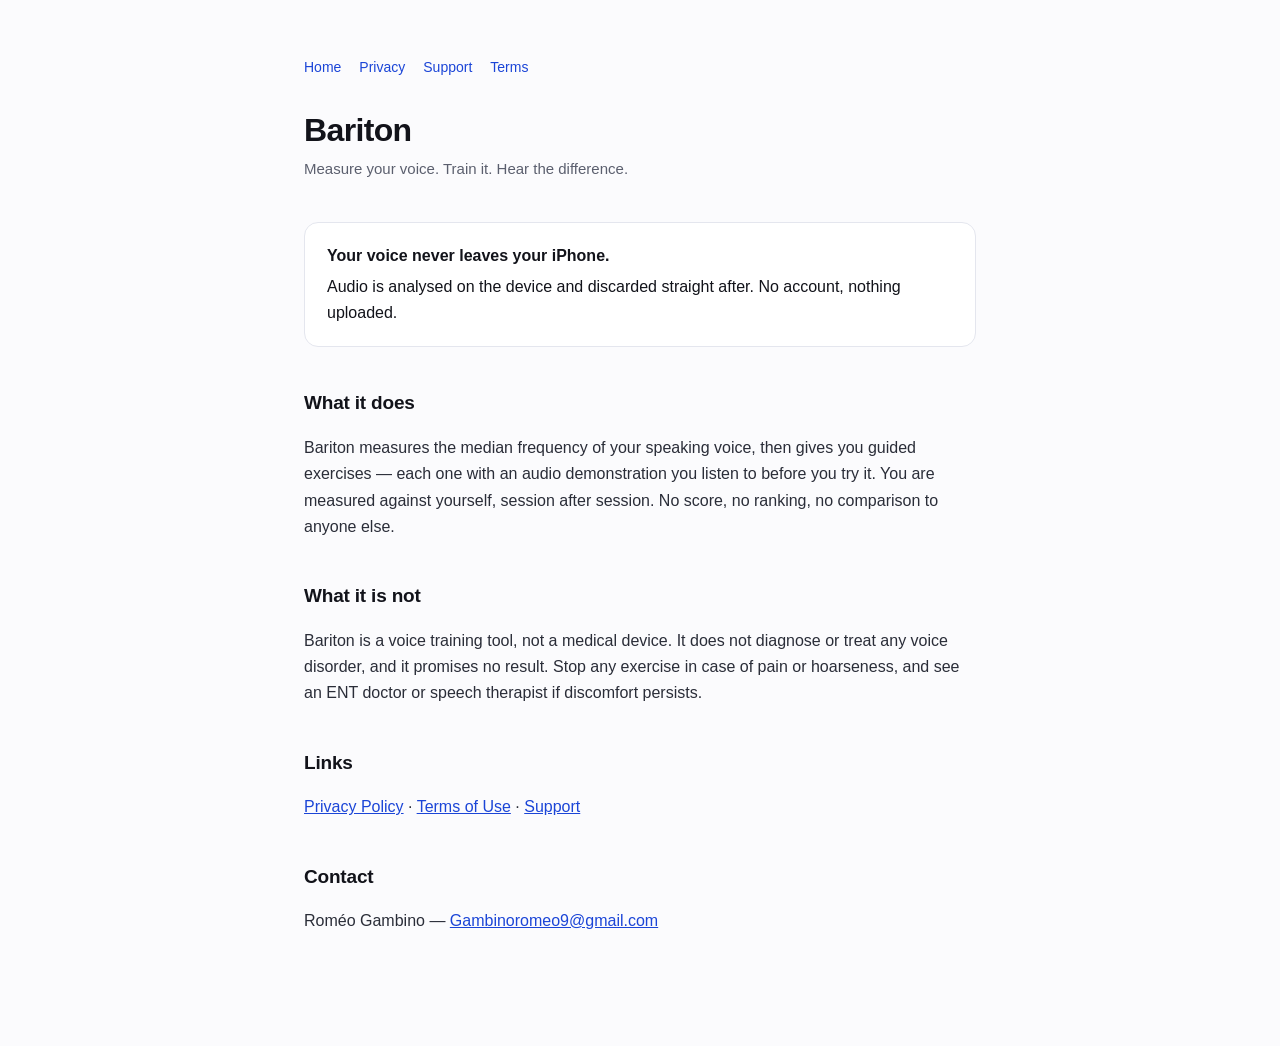
==== index.html @ 0d8c1c86 "Bariton — privacy, terms and support pages (FR + EN)" ====
<!doctype html><html lang="en"><head><meta charset="utf-8">
<meta name="viewport" content="width=device-width,initial-scale=1">
<title>Bariton — Voice Coach</title><link rel="stylesheet" href="style.css">
<style>.langbar{margin:0 0 28px;font-size:14px}.langbar a{margin-right:14px;text-decoration:none}
h2.sect{margin-top:56px;padding-top:28px;border-top:1px solid var(--line)}</style></head><body>
<div class="wrap">
<nav><a href="index.html">Home</a><a href="privacy.html">Privacy</a><a href="support.html">Support</a><a href="terms.html">Terms</a></nav>
<h1>Bariton</h1>
<p class="sub">Measure your voice. Train it. Hear the difference.</p>
<div class="card"><strong>Your voice never leaves your iPhone.</strong> Audio is analysed on the device and discarded straight after. No account, nothing uploaded.</div>
<h2>What it does</h2>
<p>Bariton measures the median frequency of your speaking voice, then gives you guided exercises — each one with an audio demonstration you listen to before you try it. You are measured against yourself, session after session. No score, no ranking, no comparison to anyone else.</p>
<h2>What it is not</h2>
<p>Bariton is a voice training tool, not a medical device. It does not diagnose or treat any voice disorder, and it promises no result. Stop any exercise in case of pain or hoarseness, and see an ENT doctor or speech therapist if discomfort persists.</p>
<h2>Links</h2>
<p><a href="privacy.html">Privacy Policy</a> · <a href="terms.html">Terms of Use</a> · <a href="support.html">Support</a></p>
<h2>Contact</h2>
<p>Roméo Gambino — <a href="mailto:Gambinoromeo9@gmail.com">Gambinoromeo9@gmail.com</a></p>
</div></body></html>
---- style.css ----
:root{--ink:#12131a;--muted:#5b5f6e;--line:#e4e6ee;--accent:#1B45D7;--bg:#fbfbfd}
*{box-sizing:border-box}
body{margin:0;background:var(--bg);color:var(--ink);
  font:16px/1.65 -apple-system,BlinkMacSystemFont,"Segoe UI",Inter,sans-serif}
.wrap{max-width:720px;margin:0 auto;padding:56px 24px 96px}
h1{font-size:32px;line-height:1.2;letter-spacing:-.02em;margin:0 0 8px}
h2{font-size:19px;letter-spacing:-.01em;margin:40px 0 10px}
.sub{color:var(--muted);margin:0 0 40px;font-size:15px}
p,li{color:#2a2d38}
ul{padding-left:20px}
a{color:var(--accent)}
.card{background:#fff;border:1px solid var(--line);border-radius:14px;padding:20px 22px;margin:24px 0}
.card strong{display:block;margin-bottom:4px}
footer{margin-top:56px;padding-top:20px;border-top:1px solid var(--line);
  color:var(--muted);font-size:13px}
nav{margin-bottom:32px;font-size:14px}
nav a{margin-right:18px;text-decoration:none}
nav a:hover{text-decoration:underline}
@media(prefers-color-scheme:dark){
  :root{--ink:#f2f3f7;--muted:#9aa0b4;--line:#2a2d3a;--bg:#0e0f14;--accent:#7f9bff}
  body{background:var(--bg);color:var(--ink)}
  p,li{color:#d3d6e0}
  .card{background:#161822}
}
/* landing */
.hero{display:grid;grid-template-columns:1.1fr 1fr;gap:32px;align-items:center;margin:28px 0}
.hero h1{font-size:clamp(30px,5vw,46px);line-height:1.08;margin:0 0 12px}
.hero .lead{font-size:18px;color:#5a5f6d;margin:0 0 18px}
.badge{display:inline-flex;align-items:center;gap:10px;background:#1B45D7;color:#fff;padding:12px 18px;border-radius:14px;font-weight:700;text-decoration:none}
.badge:hover{background:#163bb8}
.ba{display:grid;grid-template-columns:1fr 1fr;gap:10px}
.ba figure{margin:0;position:relative}
.ba img{width:100%;border-radius:16px;display:block;aspect-ratio:1080/1567;object-fit:cover;object-position:top}
.ba figcaption{position:absolute;top:10px;left:10px;background:#fff;border-radius:999px;padding:4px 10px;font-size:12px;font-weight:800;letter-spacing:.06em}
.grid{display:grid;grid-template-columns:repeat(auto-fit,minmax(220px,1fr));gap:14px}
.feat{background:#fff;border:1px solid #e8e6df;border-radius:16px;padding:16px}
.feat h3{margin:0 0 6px;font-size:16px}
.feat p{margin:0;color:#5a5f6d;font-size:14px}
.faq details{background:#fff;border:1px solid #e8e6df;border-radius:12px;padding:12px 16px;margin:8px 0}
.faq summary{font-weight:700;cursor:pointer}
.lang{float:right;font-size:14px}
.icon{width:72px;height:72px;border-radius:18px;vertical-align:middle;margin-right:12px}
@media(max-width:720px){.hero{grid-template-columns:1fr}}
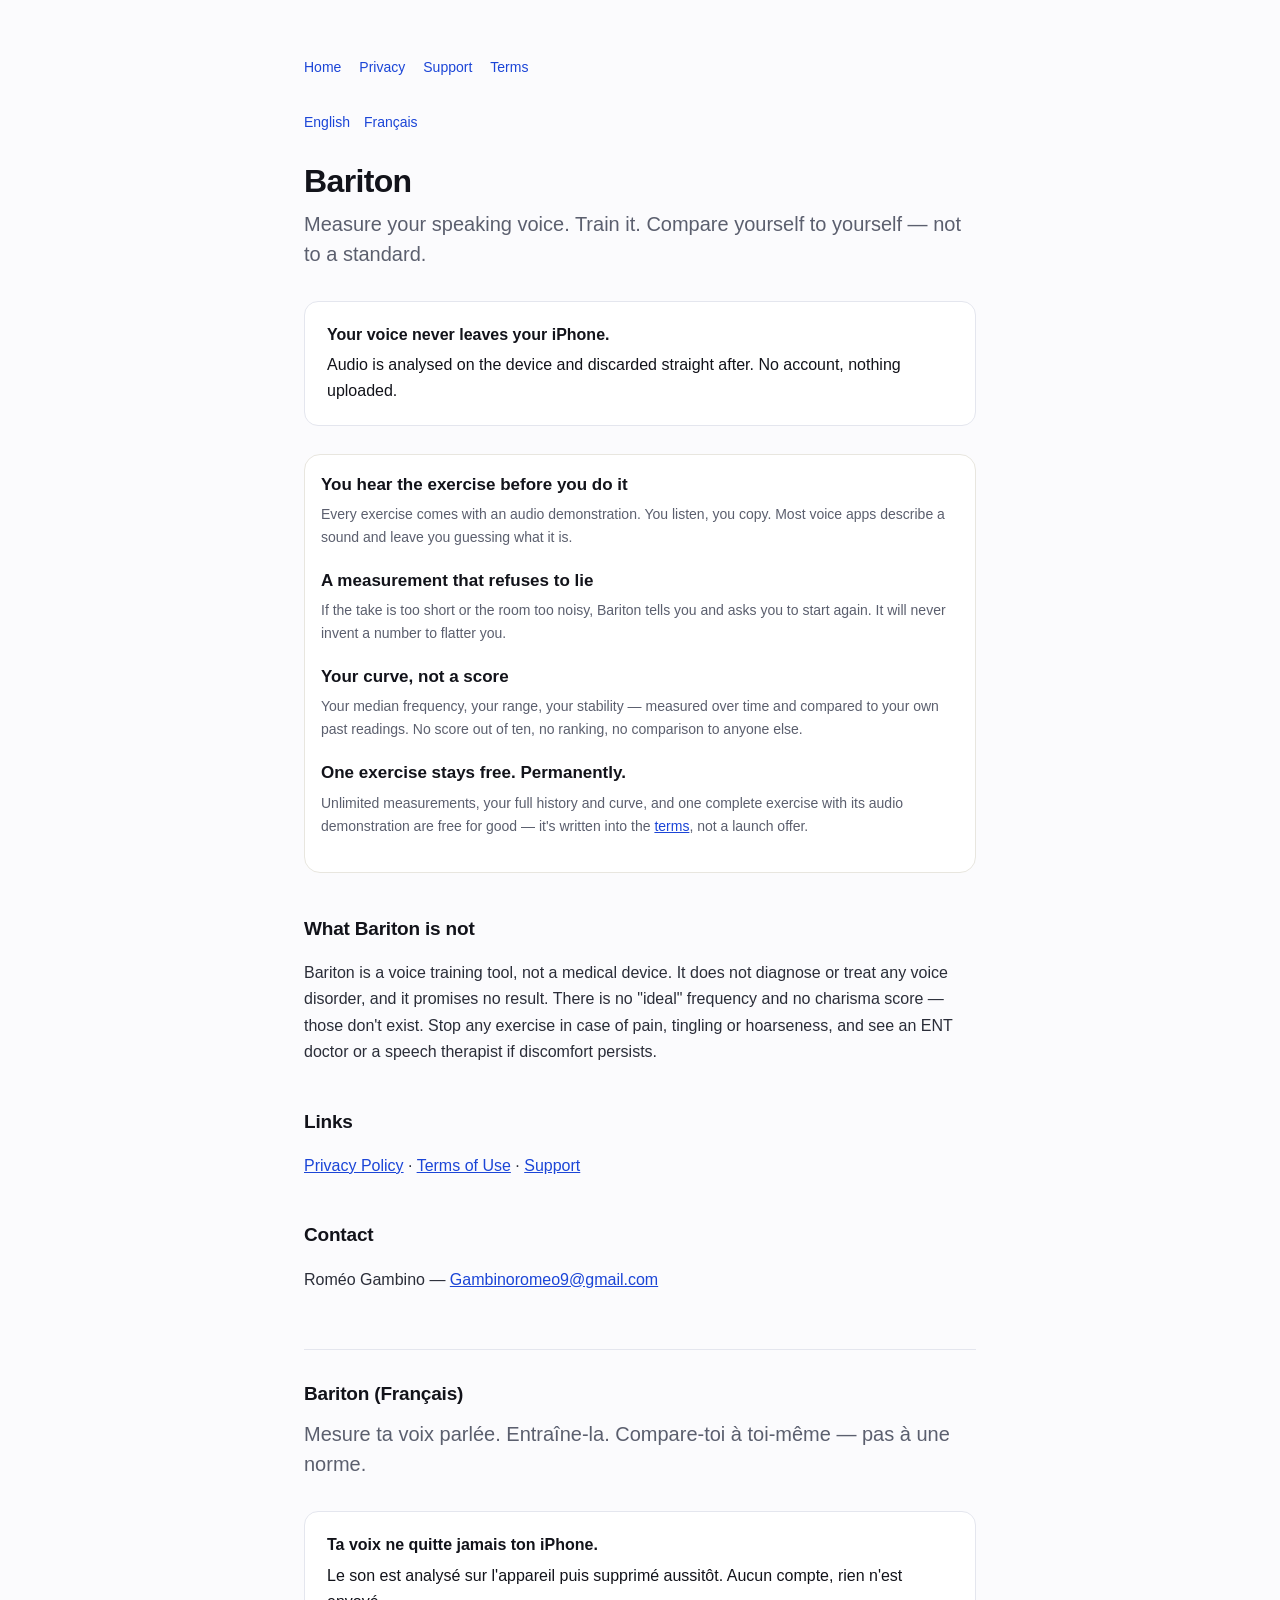
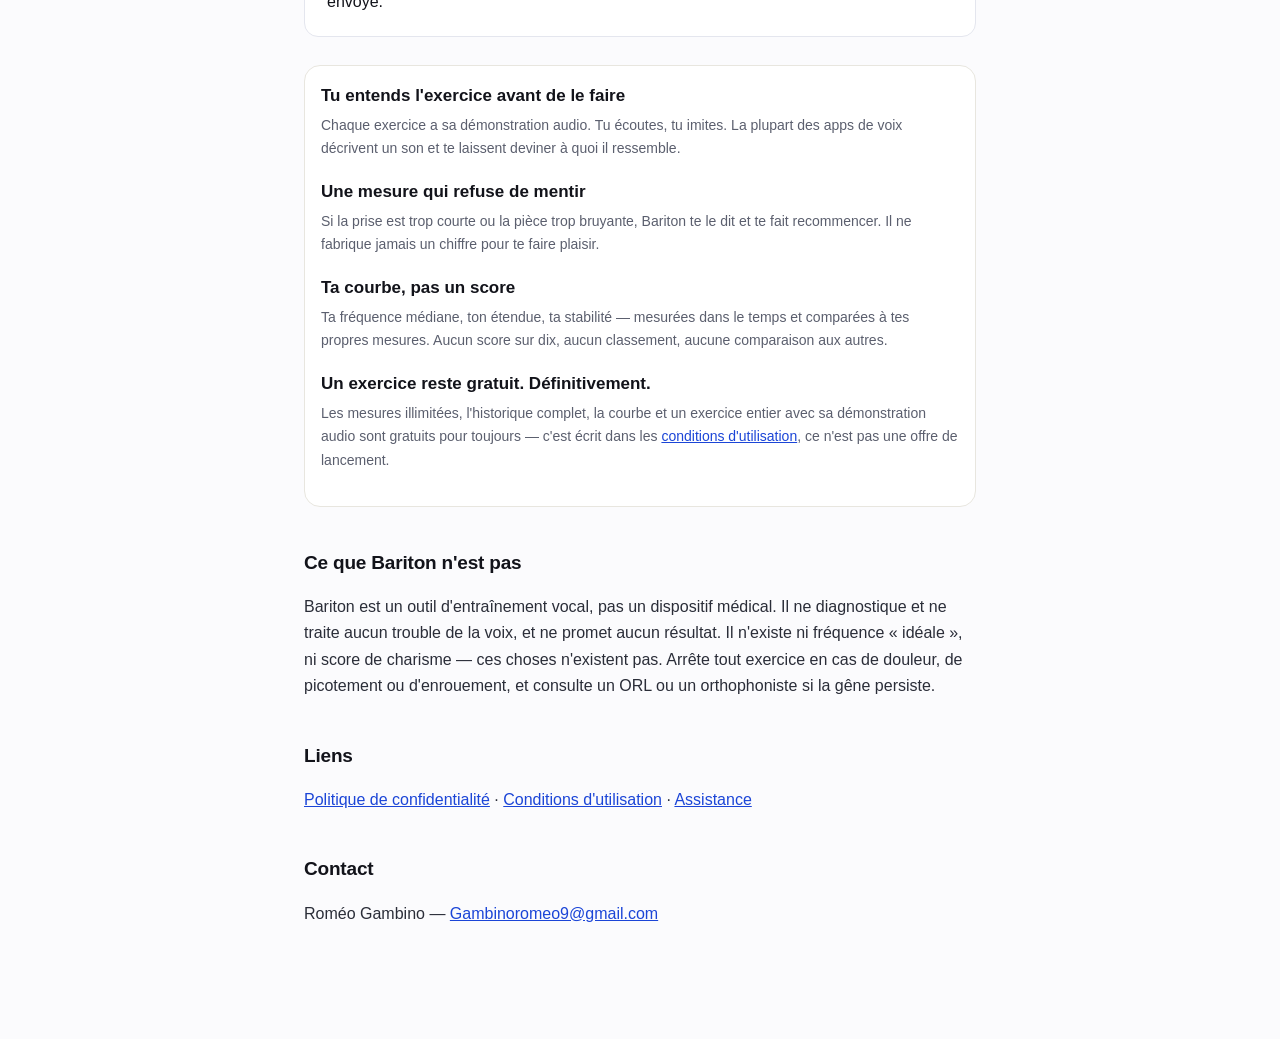
==== commit 4c15bacc: "Product page: what Bariton does, what it is not, permanent free tier" ====
--- a/index.html
+++ b/index.html
@@ -1,19 +1,62 @@
 <!doctype html><html lang="en"><head><meta charset="utf-8">
 <meta name="viewport" content="width=device-width,initial-scale=1">
 <title>Bariton — Voice Coach</title><link rel="stylesheet" href="style.css">
+<meta name="description" content="Measure your speaking voice in Hz, then train it with guided exercises — each one with an audio demonstration. Your voice never leaves your iPhone.">
+<meta property="og:title" content="Bariton — Voice Coach">
+<meta property="og:description" content="Measure your voice. Train it. Compare yourself to yourself, not to a standard.">
+<meta property="og:type" content="website">
 <style>.langbar{margin:0 0 28px;font-size:14px}.langbar a{margin-right:14px;text-decoration:none}
-h2.sect{margin-top:56px;padding-top:28px;border-top:1px solid var(--line)}</style></head><body>
+h2.sect{margin-top:56px;padding-top:28px;border-top:1px solid var(--line)}
+.lead{font-size:20px;line-height:1.5;color:var(--muted);margin:0 0 32px}
+.feat{margin:28px 0}.feat h3{margin:0 0 4px;font-size:17px}
+.feat p{margin:0 0 18px;color:var(--muted)}</style></head><body>
 <div class="wrap">
 <nav><a href="index.html">Home</a><a href="privacy.html">Privacy</a><a href="support.html">Support</a><a href="terms.html">Terms</a></nav>
-<h1>Bariton</h1>
-<p class="sub">Measure your voice. Train it. Hear the difference.</p>
+<div class="langbar"><a href="#en">English</a><a href="#fr">Français</a></div>
+
+<h1 id="en">Bariton</h1>
+<p class="lead">Measure your speaking voice. Train it. Compare yourself to yourself — not to a standard.</p>
 <div class="card"><strong>Your voice never leaves your iPhone.</strong> Audio is analysed on the device and discarded straight after. No account, nothing uploaded.</div>
-<h2>What it does</h2>
-<p>Bariton measures the median frequency of your speaking voice, then gives you guided exercises — each one with an audio demonstration you listen to before you try it. You are measured against yourself, session after session. No score, no ranking, no comparison to anyone else.</p>
-<h2>What it is not</h2>
-<p>Bariton is a voice training tool, not a medical device. It does not diagnose or treat any voice disorder, and it promises no result. Stop any exercise in case of pain or hoarseness, and see an ENT doctor or speech therapist if discomfort persists.</p>
+
+<div class="feat">
+<h3>You hear the exercise before you do it</h3>
+<p>Every exercise comes with an audio demonstration. You listen, you copy. Most voice apps describe a sound and leave you guessing what it is.</p>
+<h3>A measurement that refuses to lie</h3>
+<p>If the take is too short or the room too noisy, Bariton tells you and asks you to start again. It will never invent a number to flatter you.</p>
+<h3>Your curve, not a score</h3>
+<p>Your median frequency, your range, your stability — measured over time and compared to your own past readings. No score out of ten, no ranking, no comparison to anyone else.</p>
+<h3>One exercise stays free. Permanently.</h3>
+<p>Unlimited measurements, your full history and curve, and one complete exercise with its audio demonstration are free for good — it's written into the <a href="terms.html">terms</a>, not a launch offer.</p>
+</div>
+
+<h2>What Bariton is not</h2>
+<p>Bariton is a voice training tool, not a medical device. It does not diagnose or treat any voice disorder, and it promises no result. There is no "ideal" frequency and no charisma score — those don't exist. Stop any exercise in case of pain, tingling or hoarseness, and see an ENT doctor or a speech therapist if discomfort persists.</p>
+
 <h2>Links</h2>
 <p><a href="privacy.html">Privacy Policy</a> · <a href="terms.html">Terms of Use</a> · <a href="support.html">Support</a></p>
 <h2>Contact</h2>
 <p>Roméo Gambino — <a href="mailto:Gambinoromeo9@gmail.com">Gambinoromeo9@gmail.com</a></p>
+
+<h2 class="sect" id="fr">Bariton (Français)</h2>
+<p class="lead">Mesure ta voix parlée. Entraîne-la. Compare-toi à toi-même — pas à une norme.</p>
+<div class="card"><strong>Ta voix ne quitte jamais ton iPhone.</strong> Le son est analysé sur l'appareil puis supprimé aussitôt. Aucun compte, rien n'est envoyé.</div>
+
+<div class="feat">
+<h3>Tu entends l'exercice avant de le faire</h3>
+<p>Chaque exercice a sa démonstration audio. Tu écoutes, tu imites. La plupart des apps de voix décrivent un son et te laissent deviner à quoi il ressemble.</p>
+<h3>Une mesure qui refuse de mentir</h3>
+<p>Si la prise est trop courte ou la pièce trop bruyante, Bariton te le dit et te fait recommencer. Il ne fabrique jamais un chiffre pour te faire plaisir.</p>
+<h3>Ta courbe, pas un score</h3>
+<p>Ta fréquence médiane, ton étendue, ta stabilité — mesurées dans le temps et comparées à tes propres mesures. Aucun score sur dix, aucun classement, aucune comparaison aux autres.</p>
+<h3>Un exercice reste gratuit. Définitivement.</h3>
+<p>Les mesures illimitées, l'historique complet, la courbe et un exercice entier avec sa démonstration audio sont gratuits pour toujours — c'est écrit dans les <a href="terms.html">conditions d'utilisation</a>, ce n'est pas une offre de lancement.</p>
+</div>
+
+<h2>Ce que Bariton n'est pas</h2>
+<p>Bariton est un outil d'entraînement vocal, pas un dispositif médical. Il ne diagnostique et ne traite aucun trouble de la voix, et ne promet aucun résultat. Il n'existe ni fréquence « idéale », ni score de charisme — ces choses n'existent pas. Arrête tout exercice en cas de douleur, de picotement ou d'enrouement, et consulte un ORL ou un orthophoniste si la gêne persiste.</p>
+
+<h2>Liens</h2>
+<p><a href="privacy.html">Politique de confidentialité</a> · <a href="terms.html">Conditions d'utilisation</a> · <a href="support.html">Assistance</a></p>
+<h2>Contact</h2>
+<p>Roméo Gambino — <a href="mailto:Gambinoromeo9@gmail.com">Gambinoromeo9@gmail.com</a></p>
 </div></body></html>
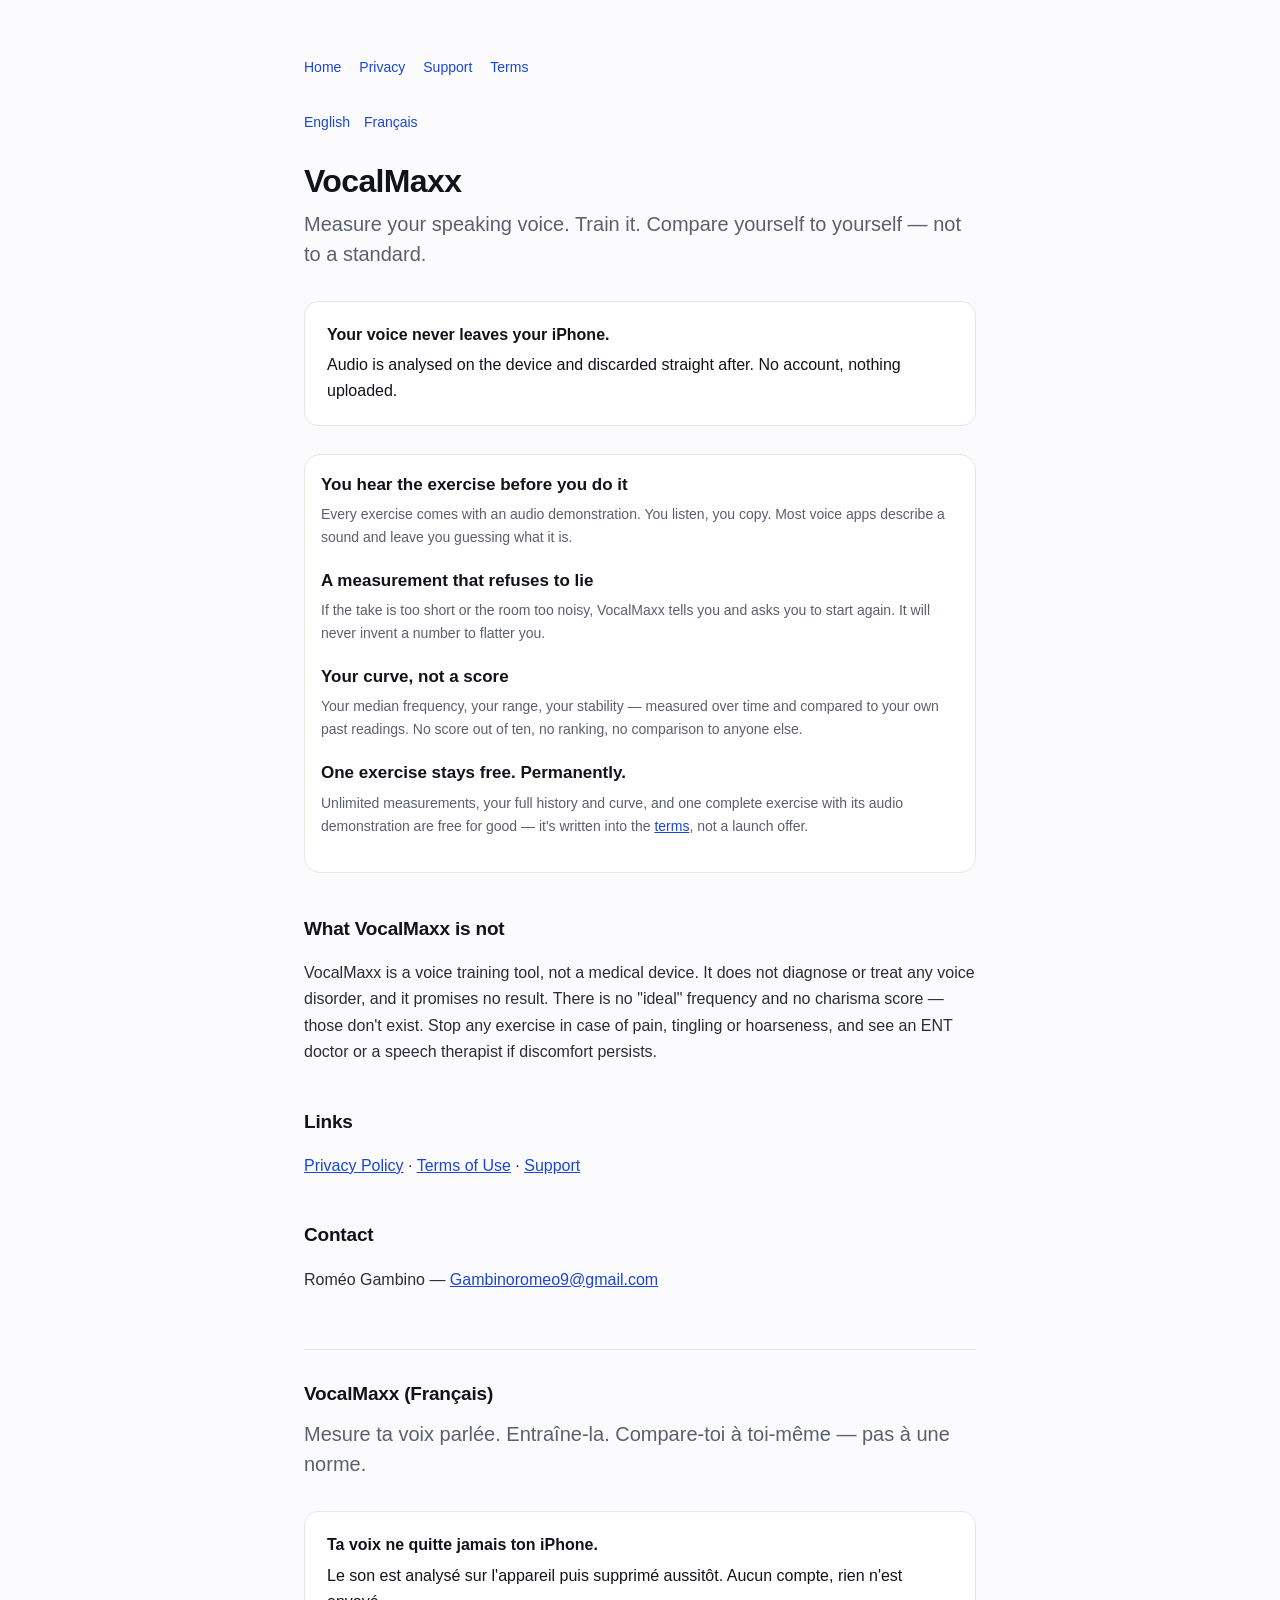
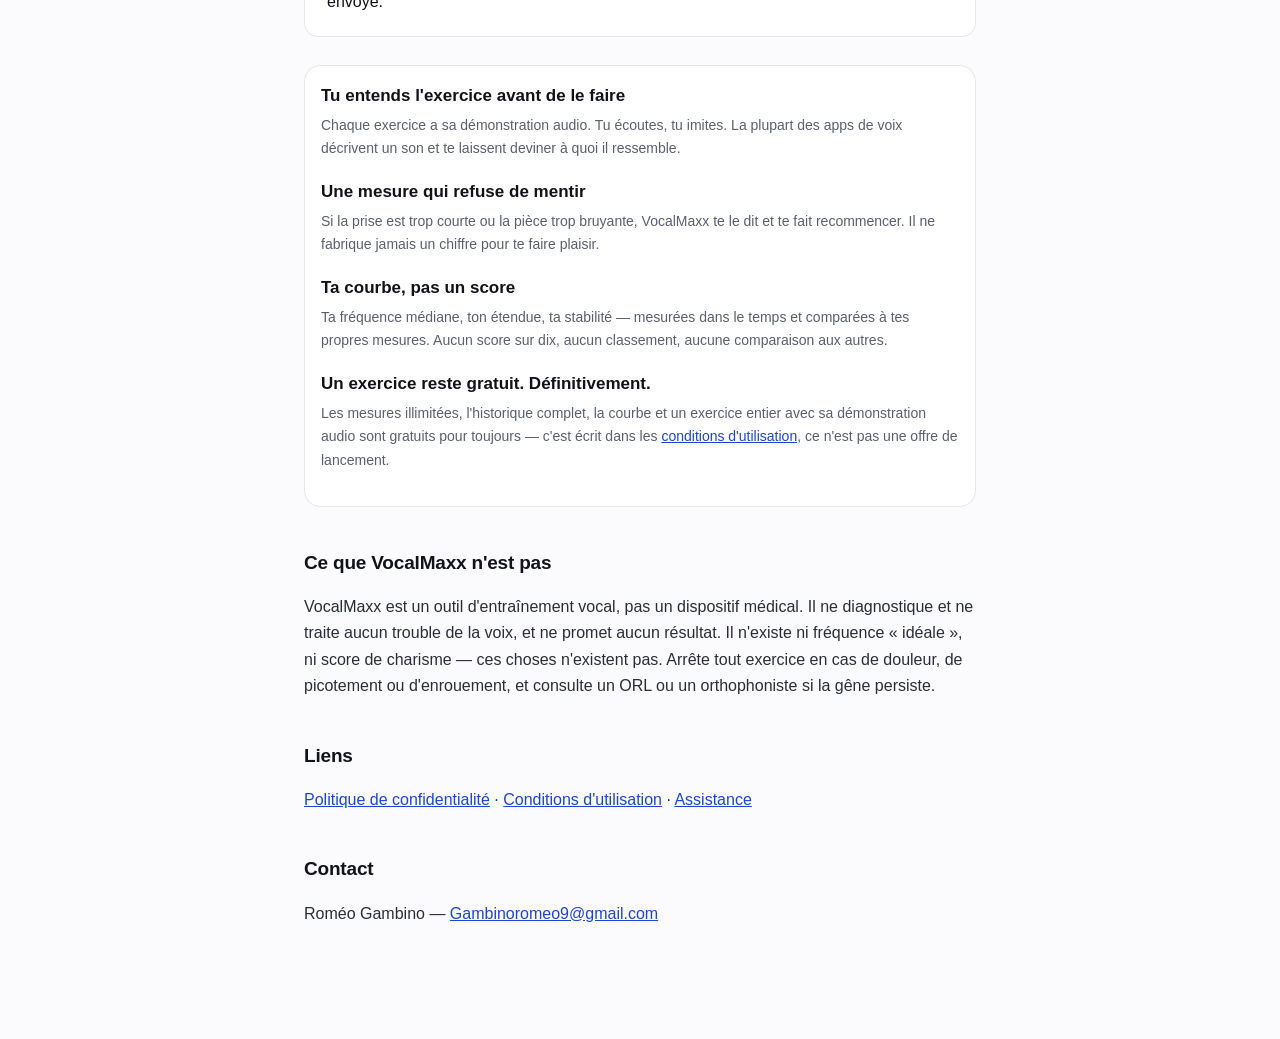
==== commit eb96732f: "Rename to VocalMaxx (name decided by owner)" ====
--- a/index.html
+++ b/index.html
@@ -1,8 +1,8 @@
 <!doctype html><html lang="en"><head><meta charset="utf-8">
 <meta name="viewport" content="width=device-width,initial-scale=1">
-<title>Bariton — Voice Coach</title><link rel="stylesheet" href="style.css">
+<title>VocalMaxx — Voice Coach</title><link rel="stylesheet" href="style.css">
 <meta name="description" content="Measure your speaking voice in Hz, then train it with guided exercises — each one with an audio demonstration. Your voice never leaves your iPhone.">
-<meta property="og:title" content="Bariton — Voice Coach">
+<meta property="og:title" content="VocalMaxx — Voice Coach">
 <meta property="og:description" content="Measure your voice. Train it. Compare yourself to yourself, not to a standard.">
 <meta property="og:type" content="website">
 <style>.langbar{margin:0 0 28px;font-size:14px}.langbar a{margin-right:14px;text-decoration:none}
@@ -14,7 +14,7 @@
 <nav><a href="index.html">Home</a><a href="privacy.html">Privacy</a><a href="support.html">Support</a><a href="terms.html">Terms</a></nav>
 <div class="langbar"><a href="#en">English</a><a href="#fr">Français</a></div>
 
-<h1 id="en">Bariton</h1>
+<h1 id="en">VocalMaxx</h1>
 <p class="lead">Measure your speaking voice. Train it. Compare yourself to yourself — not to a standard.</p>
 <div class="card"><strong>Your voice never leaves your iPhone.</strong> Audio is analysed on the device and discarded straight after. No account, nothing uploaded.</div>
 
@@ -22,22 +22,22 @@
 <h3>You hear the exercise before you do it</h3>
 <p>Every exercise comes with an audio demonstration. You listen, you copy. Most voice apps describe a sound and leave you guessing what it is.</p>
 <h3>A measurement that refuses to lie</h3>
-<p>If the take is too short or the room too noisy, Bariton tells you and asks you to start again. It will never invent a number to flatter you.</p>
+<p>If the take is too short or the room too noisy, VocalMaxx tells you and asks you to start again. It will never invent a number to flatter you.</p>
 <h3>Your curve, not a score</h3>
 <p>Your median frequency, your range, your stability — measured over time and compared to your own past readings. No score out of ten, no ranking, no comparison to anyone else.</p>
 <h3>One exercise stays free. Permanently.</h3>
 <p>Unlimited measurements, your full history and curve, and one complete exercise with its audio demonstration are free for good — it's written into the <a href="terms.html">terms</a>, not a launch offer.</p>
 </div>
 
-<h2>What Bariton is not</h2>
-<p>Bariton is a voice training tool, not a medical device. It does not diagnose or treat any voice disorder, and it promises no result. There is no "ideal" frequency and no charisma score — those don't exist. Stop any exercise in case of pain, tingling or hoarseness, and see an ENT doctor or a speech therapist if discomfort persists.</p>
+<h2>What VocalMaxx is not</h2>
+<p>VocalMaxx is a voice training tool, not a medical device. It does not diagnose or treat any voice disorder, and it promises no result. There is no "ideal" frequency and no charisma score — those don't exist. Stop any exercise in case of pain, tingling or hoarseness, and see an ENT doctor or a speech therapist if discomfort persists.</p>
 
 <h2>Links</h2>
 <p><a href="privacy.html">Privacy Policy</a> · <a href="terms.html">Terms of Use</a> · <a href="support.html">Support</a></p>
 <h2>Contact</h2>
 <p>Roméo Gambino — <a href="mailto:Gambinoromeo9@gmail.com">Gambinoromeo9@gmail.com</a></p>
 
-<h2 class="sect" id="fr">Bariton (Français)</h2>
+<h2 class="sect" id="fr">VocalMaxx (Français)</h2>
 <p class="lead">Mesure ta voix parlée. Entraîne-la. Compare-toi à toi-même — pas à une norme.</p>
 <div class="card"><strong>Ta voix ne quitte jamais ton iPhone.</strong> Le son est analysé sur l'appareil puis supprimé aussitôt. Aucun compte, rien n'est envoyé.</div>
 
@@ -45,15 +45,15 @@
 <h3>Tu entends l'exercice avant de le faire</h3>
 <p>Chaque exercice a sa démonstration audio. Tu écoutes, tu imites. La plupart des apps de voix décrivent un son et te laissent deviner à quoi il ressemble.</p>
 <h3>Une mesure qui refuse de mentir</h3>
-<p>Si la prise est trop courte ou la pièce trop bruyante, Bariton te le dit et te fait recommencer. Il ne fabrique jamais un chiffre pour te faire plaisir.</p>
+<p>Si la prise est trop courte ou la pièce trop bruyante, VocalMaxx te le dit et te fait recommencer. Il ne fabrique jamais un chiffre pour te faire plaisir.</p>
 <h3>Ta courbe, pas un score</h3>
 <p>Ta fréquence médiane, ton étendue, ta stabilité — mesurées dans le temps et comparées à tes propres mesures. Aucun score sur dix, aucun classement, aucune comparaison aux autres.</p>
 <h3>Un exercice reste gratuit. Définitivement.</h3>
 <p>Les mesures illimitées, l'historique complet, la courbe et un exercice entier avec sa démonstration audio sont gratuits pour toujours — c'est écrit dans les <a href="terms.html">conditions d'utilisation</a>, ce n'est pas une offre de lancement.</p>
 </div>
 
-<h2>Ce que Bariton n'est pas</h2>
-<p>Bariton est un outil d'entraînement vocal, pas un dispositif médical. Il ne diagnostique et ne traite aucun trouble de la voix, et ne promet aucun résultat. Il n'existe ni fréquence « idéale », ni score de charisme — ces choses n'existent pas. Arrête tout exercice en cas de douleur, de picotement ou d'enrouement, et consulte un ORL ou un orthophoniste si la gêne persiste.</p>
+<h2>Ce que VocalMaxx n'est pas</h2>
+<p>VocalMaxx est un outil d'entraînement vocal, pas un dispositif médical. Il ne diagnostique et ne traite aucun trouble de la voix, et ne promet aucun résultat. Il n'existe ni fréquence « idéale », ni score de charisme — ces choses n'existent pas. Arrête tout exercice en cas de douleur, de picotement ou d'enrouement, et consulte un ORL ou un orthophoniste si la gêne persiste.</p>
 
 <h2>Liens</h2>
 <p><a href="privacy.html">Politique de confidentialité</a> · <a href="terms.html">Conditions d'utilisation</a> · <a href="support.html">Assistance</a></p>
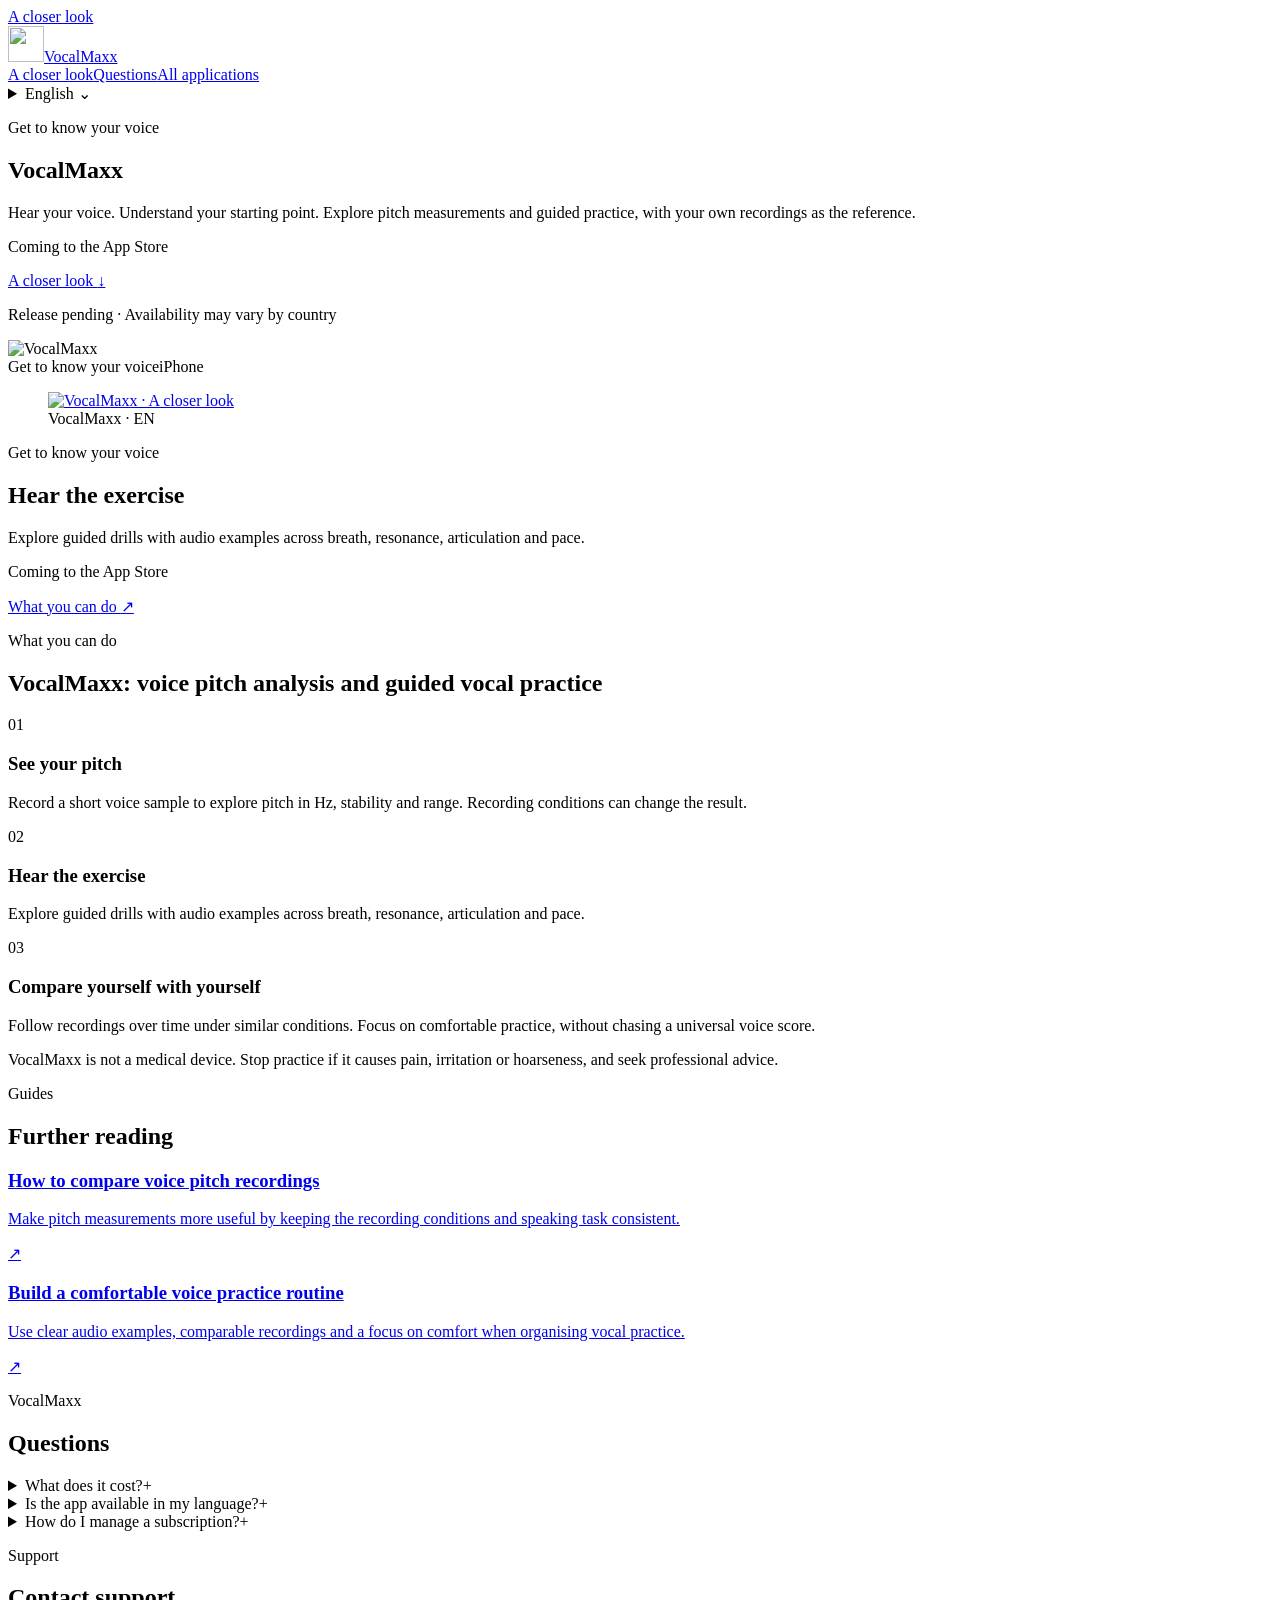
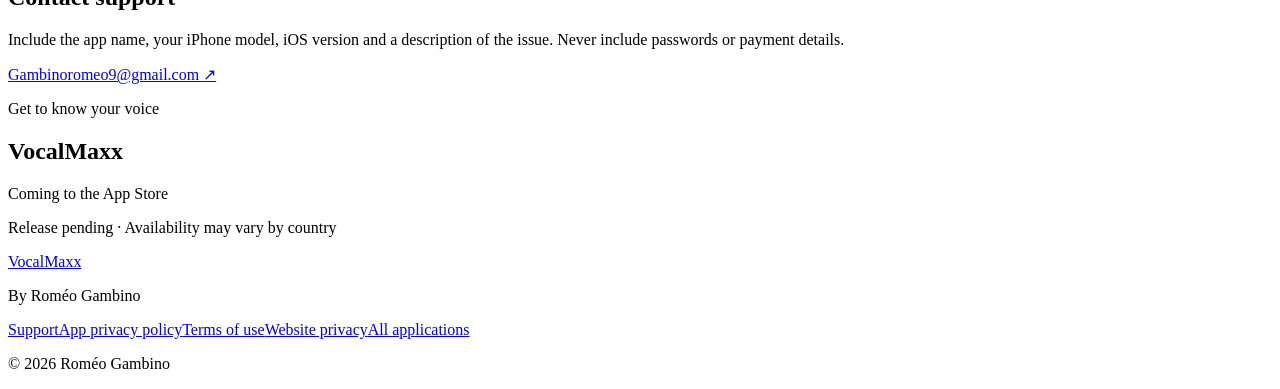
==== commit a01a8f94: "Connect marketing homepage to multilingual app website" ====
--- a/index.html
+++ b/index.html
@@ -1,62 +1 @@
-<!doctype html><html lang="en"><head><meta charset="utf-8">
-<meta name="viewport" content="width=device-width,initial-scale=1">
-<title>VocalMaxx — Voice Coach</title><link rel="stylesheet" href="style.css">
-<meta name="description" content="Measure your speaking voice in Hz, then train it with guided exercises — each one with an audio demonstration. Your voice never leaves your iPhone.">
-<meta property="og:title" content="VocalMaxx — Voice Coach">
-<meta property="og:description" content="Measure your voice. Train it. Compare yourself to yourself, not to a standard.">
-<meta property="og:type" content="website">
-<style>.langbar{margin:0 0 28px;font-size:14px}.langbar a{margin-right:14px;text-decoration:none}
-h2.sect{margin-top:56px;padding-top:28px;border-top:1px solid var(--line)}
-.lead{font-size:20px;line-height:1.5;color:var(--muted);margin:0 0 32px}
-.feat{margin:28px 0}.feat h3{margin:0 0 4px;font-size:17px}
-.feat p{margin:0 0 18px;color:var(--muted)}</style></head><body>
-<div class="wrap">
-<nav><a href="index.html">Home</a><a href="privacy.html">Privacy</a><a href="support.html">Support</a><a href="terms.html">Terms</a></nav>
-<div class="langbar"><a href="#en">English</a><a href="#fr">Français</a></div>
-
-<h1 id="en">VocalMaxx</h1>
-<p class="lead">Measure your speaking voice. Train it. Compare yourself to yourself — not to a standard.</p>
-<div class="card"><strong>Your voice never leaves your iPhone.</strong> Audio is analysed on the device and discarded straight after. No account, nothing uploaded.</div>
-
-<div class="feat">
-<h3>You hear the exercise before you do it</h3>
-<p>Every exercise comes with an audio demonstration. You listen, you copy. Most voice apps describe a sound and leave you guessing what it is.</p>
-<h3>A measurement that refuses to lie</h3>
-<p>If the take is too short or the room too noisy, VocalMaxx tells you and asks you to start again. It will never invent a number to flatter you.</p>
-<h3>Your curve, not a score</h3>
-<p>Your median frequency, your range, your stability — measured over time and compared to your own past readings. No score out of ten, no ranking, no comparison to anyone else.</p>
-<h3>One exercise stays free. Permanently.</h3>
-<p>Unlimited measurements, your full history and curve, and one complete exercise with its audio demonstration are free for good — it's written into the <a href="terms.html">terms</a>, not a launch offer.</p>
-</div>
-
-<h2>What VocalMaxx is not</h2>
-<p>VocalMaxx is a voice training tool, not a medical device. It does not diagnose or treat any voice disorder, and it promises no result. There is no "ideal" frequency and no charisma score — those don't exist. Stop any exercise in case of pain, tingling or hoarseness, and see an ENT doctor or a speech therapist if discomfort persists.</p>
-
-<h2>Links</h2>
-<p><a href="privacy.html">Privacy Policy</a> · <a href="terms.html">Terms of Use</a> · <a href="support.html">Support</a></p>
-<h2>Contact</h2>
-<p>Roméo Gambino — <a href="mailto:Gambinoromeo9@gmail.com">Gambinoromeo9@gmail.com</a></p>
-
-<h2 class="sect" id="fr">VocalMaxx (Français)</h2>
-<p class="lead">Mesure ta voix parlée. Entraîne-la. Compare-toi à toi-même — pas à une norme.</p>
-<div class="card"><strong>Ta voix ne quitte jamais ton iPhone.</strong> Le son est analysé sur l'appareil puis supprimé aussitôt. Aucun compte, rien n'est envoyé.</div>
-
-<div class="feat">
-<h3>Tu entends l'exercice avant de le faire</h3>
-<p>Chaque exercice a sa démonstration audio. Tu écoutes, tu imites. La plupart des apps de voix décrivent un son et te laissent deviner à quoi il ressemble.</p>
-<h3>Une mesure qui refuse de mentir</h3>
-<p>Si la prise est trop courte ou la pièce trop bruyante, VocalMaxx te le dit et te fait recommencer. Il ne fabrique jamais un chiffre pour te faire plaisir.</p>
-<h3>Ta courbe, pas un score</h3>
-<p>Ta fréquence médiane, ton étendue, ta stabilité — mesurées dans le temps et comparées à tes propres mesures. Aucun score sur dix, aucun classement, aucune comparaison aux autres.</p>
-<h3>Un exercice reste gratuit. Définitivement.</h3>
-<p>Les mesures illimitées, l'historique complet, la courbe et un exercice entier avec sa démonstration audio sont gratuits pour toujours — c'est écrit dans les <a href="terms.html">conditions d'utilisation</a>, ce n'est pas une offre de lancement.</p>
-</div>
-
-<h2>Ce que VocalMaxx n'est pas</h2>
-<p>VocalMaxx est un outil d'entraînement vocal, pas un dispositif médical. Il ne diagnostique et ne traite aucun trouble de la voix, et ne promet aucun résultat. Il n'existe ni fréquence « idéale », ni score de charisme — ces choses n'existent pas. Arrête tout exercice en cas de douleur, de picotement ou d'enrouement, et consulte un ORL ou un orthophoniste si la gêne persiste.</p>
-
-<h2>Liens</h2>
-<p><a href="privacy.html">Politique de confidentialité</a> · <a href="terms.html">Conditions d'utilisation</a> · <a href="support.html">Assistance</a></p>
-<h2>Contact</h2>
-<p>Roméo Gambino — <a href="mailto:Gambinoromeo9@gmail.com">Gambinoromeo9@gmail.com</a></p>
-</div></body></html>
+<!doctype html><html lang="en" dir="ltr"><head><meta charset="utf-8"><meta name="viewport" content="width=device-width,initial-scale=1"><title>VocalMaxx: voice pitch analysis and guided vocal practice</title><meta name="description" content="Hear your voice. Understand your starting point. Explore pitch measurements and guided practice, with your own recordings as the reference."><meta name="robots" content="index,follow,max-image-preview:large"><link rel="canonical" href="https://romeo-apps.gambinoromeo9.chatgpt.site/en/vocalmaxx/"><link rel="alternate" hreflang="en" href="https://romeo-apps.gambinoromeo9.chatgpt.site/en/vocalmaxx/"><link rel="alternate" hreflang="fr" href="https://romeo-apps.gambinoromeo9.chatgpt.site/fr/vocalmaxx/"><link rel="alternate" hreflang="es" href="https://romeo-apps.gambinoromeo9.chatgpt.site/es/vocalmaxx/"><link rel="alternate" hreflang="de" href="https://romeo-apps.gambinoromeo9.chatgpt.site/de/vocalmaxx/"><link rel="alternate" hreflang="it" href="https://romeo-apps.gambinoromeo9.chatgpt.site/it/vocalmaxx/"><link rel="alternate" hreflang="pt-BR" href="https://romeo-apps.gambinoromeo9.chatgpt.site/pt-BR/vocalmaxx/"><link rel="alternate" hreflang="nl" href="https://romeo-apps.gambinoromeo9.chatgpt.site/nl/vocalmaxx/"><link rel="alternate" hreflang="pl" href="https://romeo-apps.gambinoromeo9.chatgpt.site/pl/vocalmaxx/"><link rel="alternate" hreflang="ru" href="https://romeo-apps.gambinoromeo9.chatgpt.site/ru/vocalmaxx/"><link rel="alternate" hreflang="tr" href="https://romeo-apps.gambinoromeo9.chatgpt.site/tr/vocalmaxx/"><link rel="alternate" hreflang="ar" href="https://romeo-apps.gambinoromeo9.chatgpt.site/ar/vocalmaxx/"><link rel="alternate" hreflang="hi" href="https://romeo-apps.gambinoromeo9.chatgpt.site/hi/vocalmaxx/"><link rel="alternate" hreflang="ja" href="https://romeo-apps.gambinoromeo9.chatgpt.site/ja/vocalmaxx/"><link rel="alternate" hreflang="ko" href="https://romeo-apps.gambinoromeo9.chatgpt.site/ko/vocalmaxx/"><link rel="alternate" hreflang="zh-Hans" href="https://romeo-apps.gambinoromeo9.chatgpt.site/zh-Hans/vocalmaxx/"><link rel="alternate" hreflang="zh-Hant" href="https://romeo-apps.gambinoromeo9.chatgpt.site/zh-Hant/vocalmaxx/"><link rel="alternate" hreflang="x-default" href="https://romeo-apps.gambinoromeo9.chatgpt.site/en/vocalmaxx/"><meta property="og:type" content="website"><meta property="og:title" content="VocalMaxx: voice pitch analysis and guided vocal practice"><meta property="og:description" content="Hear your voice. Understand your starting point. Explore pitch measurements and guided practice, with your own recordings as the reference."><meta property="og:url" content="https://romeo-apps.gambinoromeo9.chatgpt.site/en/vocalmaxx/"><meta property="og:site_name" content="VocalMaxx"><meta name="theme-color" content="#ffc1d9"><link rel="icon" href="https://romeo-apps.gambinoromeo9.chatgpt.site/assets/vocalmaxx-icon.webp"><link rel="stylesheet" href="https://romeo-apps.gambinoromeo9.chatgpt.site/style-8dffabfe72.css"><script type="application/ld+json">{"@context":"https://schema.org","@type":"SoftwareApplication","name":"VocalMaxx","operatingSystem":"iOS","applicationCategory":"HealthApplication","description":"Hear your voice. Understand your starting point. Explore pitch measurements and guided practice, with your own recordings as the reference.","url":"https://romeo-apps.gambinoromeo9.chatgpt.site/en/vocalmaxx/","inLanguage":"en","author":{"@type":"Person","name":"Roméo Gambino"}}</script></head><body class="theme-voice" style="--accent:#ffc1d9;--accent-ink:#421b33"><a class="skip" href="#main">A closer look</a><header class="header"><a class="brand" href="https://romeo-apps.gambinoromeo9.chatgpt.site/en/vocalmaxx/" aria-label="VocalMaxx"><img src="https://romeo-apps.gambinoromeo9.chatgpt.site/assets/vocalmaxx-icon.webp" width="36" height="36" alt=""><span>VocalMaxx</span></a><nav class="main-nav" aria-label="Apps"><a href="https://romeo-apps.gambinoromeo9.chatgpt.site/en/vocalmaxx/#features">A closer look</a><a href="https://romeo-apps.gambinoromeo9.chatgpt.site/en/vocalmaxx/#questions">Questions</a><a href="https://romeo-apps.gambinoromeo9.chatgpt.site/en/">All applications</a></nav><details class="languages"><summary>English <span aria-hidden="true">⌄</span></summary><nav aria-label="Choose your language"><a lang="en" hreflang="en" href="https://romeo-apps.gambinoromeo9.chatgpt.site/en/vocalmaxx/" aria-current="page">English</a><a lang="fr" hreflang="fr" href="https://romeo-apps.gambinoromeo9.chatgpt.site/fr/vocalmaxx/">Français</a><a lang="es" hreflang="es" href="https://romeo-apps.gambinoromeo9.chatgpt.site/es/vocalmaxx/">Español</a><a lang="de" hreflang="de" href="https://romeo-apps.gambinoromeo9.chatgpt.site/de/vocalmaxx/">Deutsch</a><a lang="it" hreflang="it" href="https://romeo-apps.gambinoromeo9.chatgpt.site/it/vocalmaxx/">Italiano</a><a lang="pt-BR" hreflang="pt-BR" href="https://romeo-apps.gambinoromeo9.chatgpt.site/pt-BR/vocalmaxx/">Português (Brasil)</a><a lang="nl" hreflang="nl" href="https://romeo-apps.gambinoromeo9.chatgpt.site/nl/vocalmaxx/">Nederlands</a><a lang="pl" hreflang="pl" href="https://romeo-apps.gambinoromeo9.chatgpt.site/pl/vocalmaxx/">Polski</a><a lang="ru" hreflang="ru" href="https://romeo-apps.gambinoromeo9.chatgpt.site/ru/vocalmaxx/">Русский</a><a lang="tr" hreflang="tr" href="https://romeo-apps.gambinoromeo9.chatgpt.site/tr/vocalmaxx/">Türkçe</a><a lang="ar" hreflang="ar" href="https://romeo-apps.gambinoromeo9.chatgpt.site/ar/vocalmaxx/">العربية</a><a lang="hi" hreflang="hi" href="https://romeo-apps.gambinoromeo9.chatgpt.site/hi/vocalmaxx/">हिन्दी</a><a lang="ja" hreflang="ja" href="https://romeo-apps.gambinoromeo9.chatgpt.site/ja/vocalmaxx/">日本語</a><a lang="ko" hreflang="ko" href="https://romeo-apps.gambinoromeo9.chatgpt.site/ko/vocalmaxx/">한국어</a><a lang="zh-Hans" hreflang="zh-Hans" href="https://romeo-apps.gambinoromeo9.chatgpt.site/zh-Hans/vocalmaxx/">简体中文</a><a lang="zh-Hant" hreflang="zh-Hant" href="https://romeo-apps.gambinoromeo9.chatgpt.site/zh-Hant/vocalmaxx/">繁體中文</a></nav></details></header><main id="main"><section class="hero"><div class="hero-copy"><p class="eyebrow">Get to know your voice</p><h1>VocalMaxx</h1><p class="hero-intro">Hear your voice. Understand your starting point. Explore pitch measurements and guided practice, with your own recordings as the reference.</p><div class="hero-actions"><p class="release">Coming to the App Store</p><a class="text-link" href="#features">A closer look <span aria-hidden="true">↓</span></a></div><p class="availability">Release pending · Availability may vary by country</p></div><img class="hero-art" src="https://romeo-apps.gambinoromeo9.chatgpt.site/assets/vocalmaxx-icon.webp" width="512" height="512" alt="VocalMaxx" fetchpriority="high"><div class="hero-bottom"><span>Get to know your voice</span><span>iPhone</span></div></section><section class="product-proof"><figure><a href="https://romeo-apps.gambinoromeo9.chatgpt.site/assets/vocalmaxx-screen.webp"><img src="https://romeo-apps.gambinoromeo9.chatgpt.site/assets/vocalmaxx-screen.webp" width="630" height="1368" loading="lazy" alt="VocalMaxx · A closer look"></a><figcaption>VocalMaxx · EN</figcaption></figure><div><p class="eyebrow">Get to know your voice</p><h2>Hear the exercise</h2><p>Explore guided drills with audio examples across breath, resonance, articulation and pace.</p><p class="release">Coming to the App Store</p><a class="text-link" href="#features">What you can do <span aria-hidden="true">↗</span></a></div></section><section class="section" id="features"><div class="section-heading"><p class="eyebrow">What you can do</p><h2>VocalMaxx: voice pitch analysis and guided vocal practice</h2></div><div class="features"><article><span class="feature-index">01</span><h3>See your pitch</h3><p>Record a short voice sample to explore pitch in Hz, stability and range. Recording conditions can change the result.</p></article><article><span class="feature-index">02</span><h3>Hear the exercise</h3><p>Explore guided drills with audio examples across breath, resonance, articulation and pace.</p></article><article><span class="feature-index">03</span><h3>Compare yourself with yourself</h3><p>Follow recordings over time under similar conditions. Focus on comfortable practice, without chasing a universal voice score.</p></article></div><p class="note">VocalMaxx is not a medical device. Stop practice if it causes pain, irritation or hoarseness, and seek professional advice.</p></section><section class="section guides"><div class="section-heading"><p class="eyebrow">Guides</p><h2>Further reading</h2></div><a class="guide-row" href="https://romeo-apps.gambinoromeo9.chatgpt.site/en/vocalmaxx/measure-voice-pitch/"><div><h3>How to compare voice pitch recordings</h3><p>Make pitch measurements more useful by keeping the recording conditions and speaking task consistent.</p></div><span aria-hidden="true">↗</span></a><a class="guide-row" href="https://romeo-apps.gambinoromeo9.chatgpt.site/en/vocalmaxx/comfortable-voice-practice/"><div><h3>Build a comfortable voice practice routine</h3><p>Use clear audio examples, comparable recordings and a focus on comfort when organising vocal practice.</p></div><span aria-hidden="true">↗</span></a></section><section class="section questions" id="questions"><div class="section-heading"><p class="eyebrow">VocalMaxx</p><h2>Questions</h2></div><div class="faq-list"><details><summary>What does it cost?<span aria-hidden="true">+</span></summary><p>The App Store and the app show the current price and available purchases in your local currency before confirmation. Trial availability depends on the offer and your eligibility. A free download does not mean every feature is free.</p></details><details><summary>Is the app available in my language?<span aria-hidden="true">+</span></summary><p>These are translated website pages. Check the Languages section of the App Store listing for the app itself. Some content may use a different language.</p></details><details><summary>How do I manage a subscription?<span aria-hidden="true">+</span></summary><p>On iPhone, open Settings, tap your name, then Subscriptions. Select the app to review or cancel an active subscription. Deleting the app does not cancel a subscription.</p></details></div></section><section class="section support" id="support"><div><p class="eyebrow">Support</p><h2>Contact support</h2><p>Include the app name, your iPhone model, iOS version and a description of the issue. Never include passwords or payment details.</p></div><a class="text-link" href="mailto:Gambinoromeo9@gmail.com?subject=VocalMaxx%20support">Gambinoromeo9@gmail.com <span aria-hidden="true">↗</span></a></section><section class="closing"><p class="eyebrow">Get to know your voice</p><h2>VocalMaxx</h2><p class="release">Coming to the App Store</p><p>Release pending · Availability may vary by country</p></section></main><footer class="footer"><div class="footer-top"><a class="brand" href="https://romeo-apps.gambinoromeo9.chatgpt.site/en/">VocalMaxx</a><p>By Roméo Gambino</p></div><nav aria-label="Support"><a href="https://romeo-apps.gambinoromeo9.chatgpt.site/en/vocalmaxx/#support">Support</a><a href="https://dualnbackapp.github.io/vocalmaxx/confidentialite.html">App privacy policy</a><a href="https://www.apple.com/legal/internet-services/itunes/dev/stdeula/">Terms of use</a><a href="https://romeo-apps.gambinoromeo9.chatgpt.site/en/website-privacy/">Website privacy</a><a href="https://romeo-apps.gambinoromeo9.chatgpt.site/en/">All applications</a></nav><p class="fine">© 2026 Roméo Gambino</p></footer></body></html>
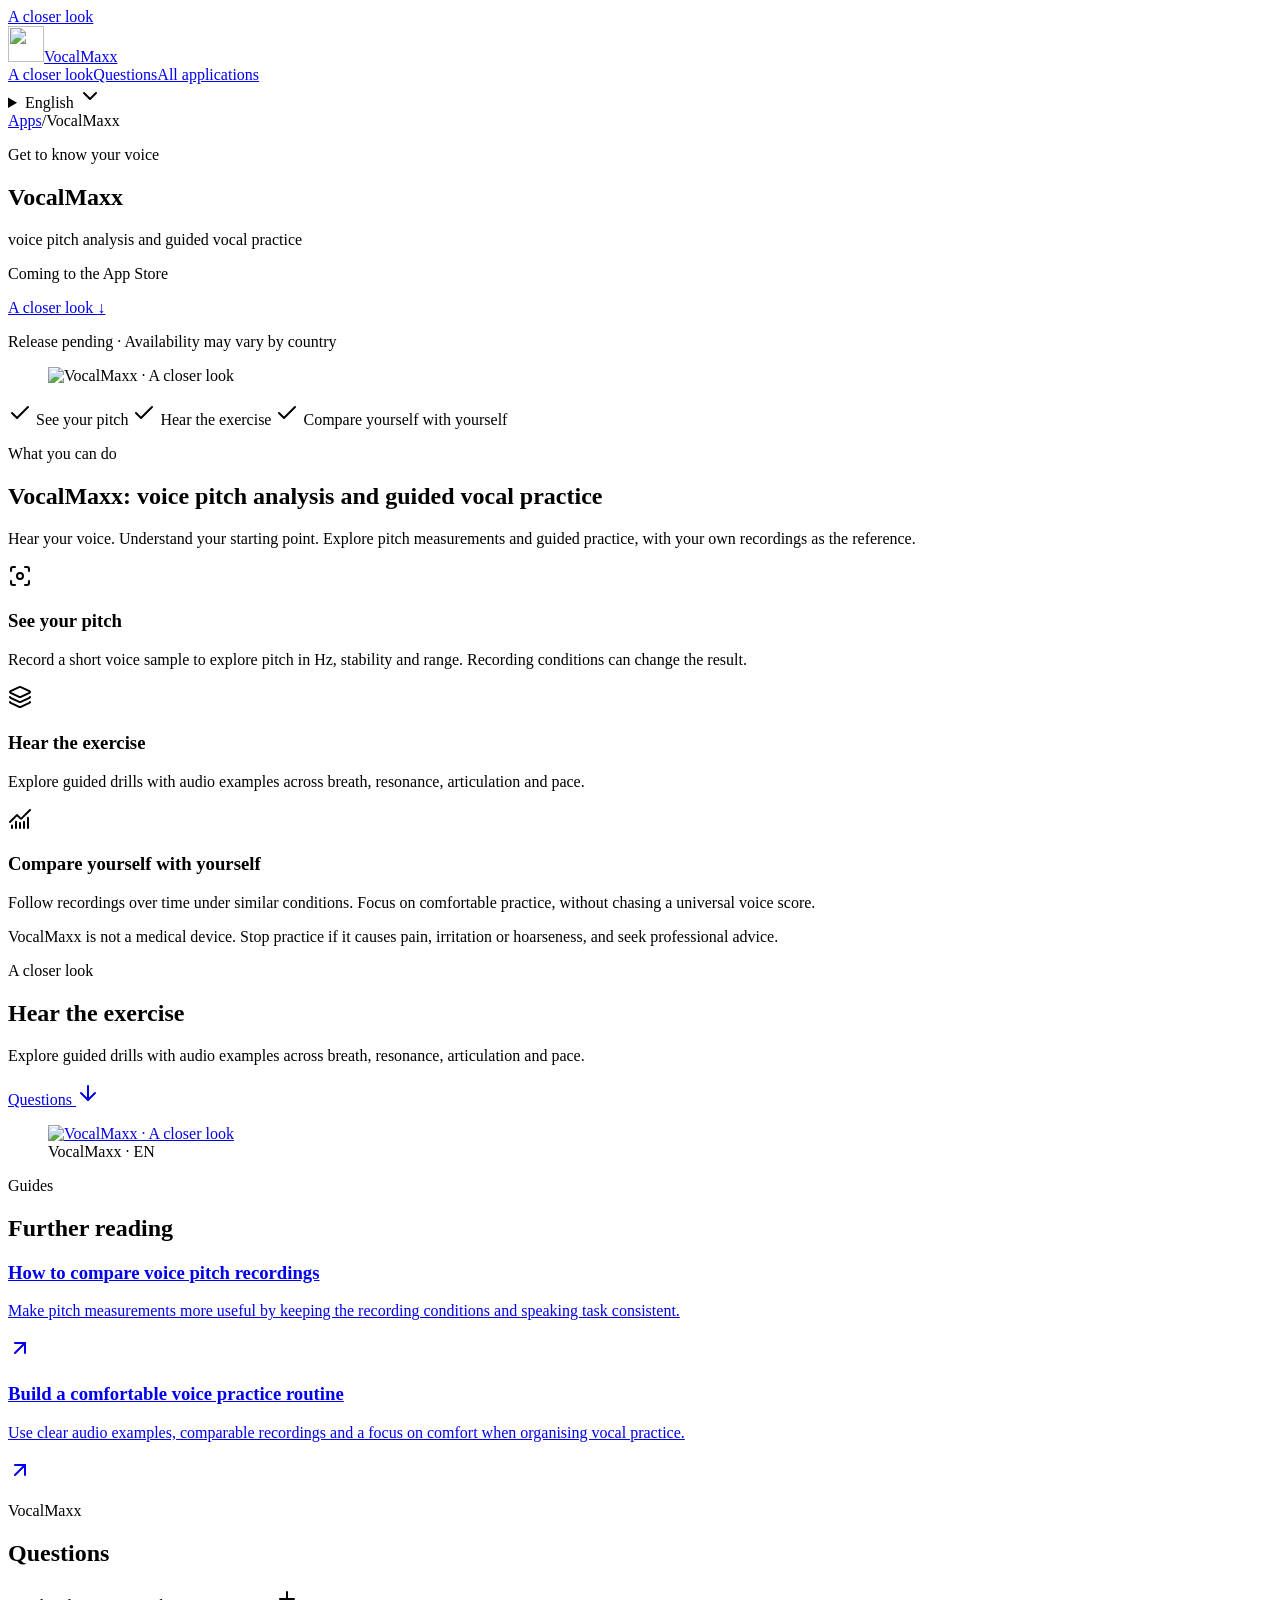
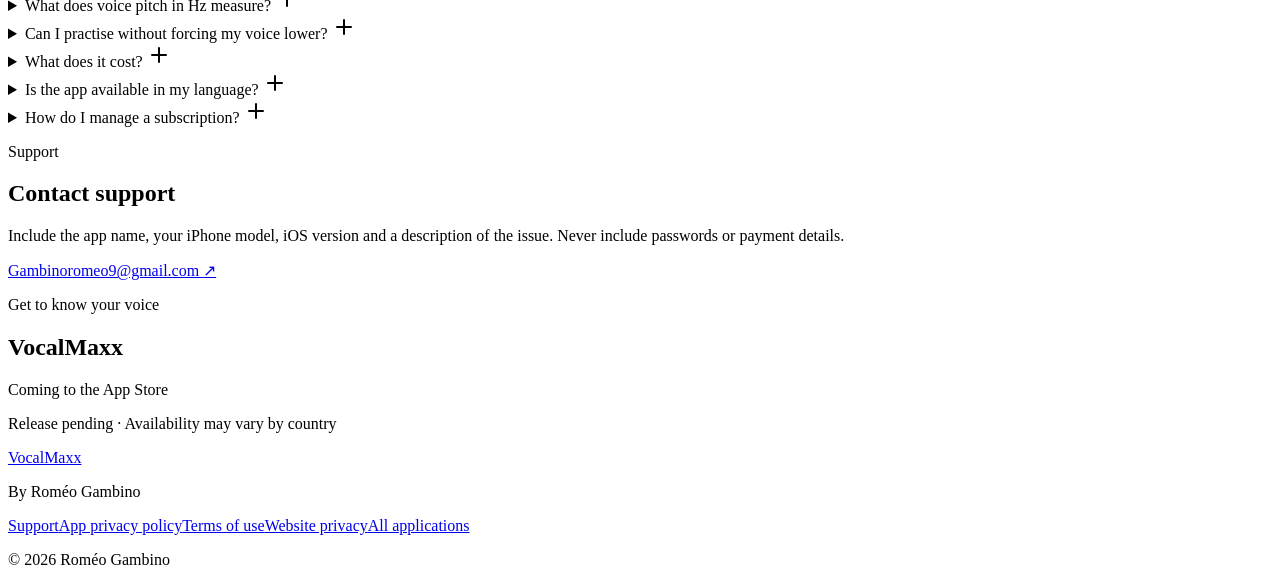
==== commit 8fae367a: "Connect marketing homepage to multilingual app website" ====
--- a/index.html
+++ b/index.html
@@ -1 +1,80 @@
-<!doctype html><html lang="en" dir="ltr"><head><meta charset="utf-8"><meta name="viewport" content="width=device-width,initial-scale=1"><title>VocalMaxx: voice pitch analysis and guided vocal practice</title><meta name="description" content="Hear your voice. Understand your starting point. Explore pitch measurements and guided practice, with your own recordings as the reference."><meta name="robots" content="index,follow,max-image-preview:large"><link rel="canonical" href="https://romeo-apps.gambinoromeo9.chatgpt.site/en/vocalmaxx/"><link rel="alternate" hreflang="en" href="https://romeo-apps.gambinoromeo9.chatgpt.site/en/vocalmaxx/"><link rel="alternate" hreflang="fr" href="https://romeo-apps.gambinoromeo9.chatgpt.site/fr/vocalmaxx/"><link rel="alternate" hreflang="es" href="https://romeo-apps.gambinoromeo9.chatgpt.site/es/vocalmaxx/"><link rel="alternate" hreflang="de" href="https://romeo-apps.gambinoromeo9.chatgpt.site/de/vocalmaxx/"><link rel="alternate" hreflang="it" href="https://romeo-apps.gambinoromeo9.chatgpt.site/it/vocalmaxx/"><link rel="alternate" hreflang="pt-BR" href="https://romeo-apps.gambinoromeo9.chatgpt.site/pt-BR/vocalmaxx/"><link rel="alternate" hreflang="nl" href="https://romeo-apps.gambinoromeo9.chatgpt.site/nl/vocalmaxx/"><link rel="alternate" hreflang="pl" href="https://romeo-apps.gambinoromeo9.chatgpt.site/pl/vocalmaxx/"><link rel="alternate" hreflang="ru" href="https://romeo-apps.gambinoromeo9.chatgpt.site/ru/vocalmaxx/"><link rel="alternate" hreflang="tr" href="https://romeo-apps.gambinoromeo9.chatgpt.site/tr/vocalmaxx/"><link rel="alternate" hreflang="ar" href="https://romeo-apps.gambinoromeo9.chatgpt.site/ar/vocalmaxx/"><link rel="alternate" hreflang="hi" href="https://romeo-apps.gambinoromeo9.chatgpt.site/hi/vocalmaxx/"><link rel="alternate" hreflang="ja" href="https://romeo-apps.gambinoromeo9.chatgpt.site/ja/vocalmaxx/"><link rel="alternate" hreflang="ko" href="https://romeo-apps.gambinoromeo9.chatgpt.site/ko/vocalmaxx/"><link rel="alternate" hreflang="zh-Hans" href="https://romeo-apps.gambinoromeo9.chatgpt.site/zh-Hans/vocalmaxx/"><link rel="alternate" hreflang="zh-Hant" href="https://romeo-apps.gambinoromeo9.chatgpt.site/zh-Hant/vocalmaxx/"><link rel="alternate" hreflang="x-default" href="https://romeo-apps.gambinoromeo9.chatgpt.site/en/vocalmaxx/"><meta property="og:type" content="website"><meta property="og:title" content="VocalMaxx: voice pitch analysis and guided vocal practice"><meta property="og:description" content="Hear your voice. Understand your starting point. Explore pitch measurements and guided practice, with your own recordings as the reference."><meta property="og:url" content="https://romeo-apps.gambinoromeo9.chatgpt.site/en/vocalmaxx/"><meta property="og:site_name" content="VocalMaxx"><meta name="theme-color" content="#ffc1d9"><link rel="icon" href="https://romeo-apps.gambinoromeo9.chatgpt.site/assets/vocalmaxx-icon.webp"><link rel="stylesheet" href="https://romeo-apps.gambinoromeo9.chatgpt.site/style-8dffabfe72.css"><script type="application/ld+json">{"@context":"https://schema.org","@type":"SoftwareApplication","name":"VocalMaxx","operatingSystem":"iOS","applicationCategory":"HealthApplication","description":"Hear your voice. Understand your starting point. Explore pitch measurements and guided practice, with your own recordings as the reference.","url":"https://romeo-apps.gambinoromeo9.chatgpt.site/en/vocalmaxx/","inLanguage":"en","author":{"@type":"Person","name":"Roméo Gambino"}}</script></head><body class="theme-voice" style="--accent:#ffc1d9;--accent-ink:#421b33"><a class="skip" href="#main">A closer look</a><header class="header"><a class="brand" href="https://romeo-apps.gambinoromeo9.chatgpt.site/en/vocalmaxx/" aria-label="VocalMaxx"><img src="https://romeo-apps.gambinoromeo9.chatgpt.site/assets/vocalmaxx-icon.webp" width="36" height="36" alt=""><span>VocalMaxx</span></a><nav class="main-nav" aria-label="Apps"><a href="https://romeo-apps.gambinoromeo9.chatgpt.site/en/vocalmaxx/#features">A closer look</a><a href="https://romeo-apps.gambinoromeo9.chatgpt.site/en/vocalmaxx/#questions">Questions</a><a href="https://romeo-apps.gambinoromeo9.chatgpt.site/en/">All applications</a></nav><details class="languages"><summary>English <span aria-hidden="true">⌄</span></summary><nav aria-label="Choose your language"><a lang="en" hreflang="en" href="https://romeo-apps.gambinoromeo9.chatgpt.site/en/vocalmaxx/" aria-current="page">English</a><a lang="fr" hreflang="fr" href="https://romeo-apps.gambinoromeo9.chatgpt.site/fr/vocalmaxx/">Français</a><a lang="es" hreflang="es" href="https://romeo-apps.gambinoromeo9.chatgpt.site/es/vocalmaxx/">Español</a><a lang="de" hreflang="de" href="https://romeo-apps.gambinoromeo9.chatgpt.site/de/vocalmaxx/">Deutsch</a><a lang="it" hreflang="it" href="https://romeo-apps.gambinoromeo9.chatgpt.site/it/vocalmaxx/">Italiano</a><a lang="pt-BR" hreflang="pt-BR" href="https://romeo-apps.gambinoromeo9.chatgpt.site/pt-BR/vocalmaxx/">Português (Brasil)</a><a lang="nl" hreflang="nl" href="https://romeo-apps.gambinoromeo9.chatgpt.site/nl/vocalmaxx/">Nederlands</a><a lang="pl" hreflang="pl" href="https://romeo-apps.gambinoromeo9.chatgpt.site/pl/vocalmaxx/">Polski</a><a lang="ru" hreflang="ru" href="https://romeo-apps.gambinoromeo9.chatgpt.site/ru/vocalmaxx/">Русский</a><a lang="tr" hreflang="tr" href="https://romeo-apps.gambinoromeo9.chatgpt.site/tr/vocalmaxx/">Türkçe</a><a lang="ar" hreflang="ar" href="https://romeo-apps.gambinoromeo9.chatgpt.site/ar/vocalmaxx/">العربية</a><a lang="hi" hreflang="hi" href="https://romeo-apps.gambinoromeo9.chatgpt.site/hi/vocalmaxx/">हिन्दी</a><a lang="ja" hreflang="ja" href="https://romeo-apps.gambinoromeo9.chatgpt.site/ja/vocalmaxx/">日本語</a><a lang="ko" hreflang="ko" href="https://romeo-apps.gambinoromeo9.chatgpt.site/ko/vocalmaxx/">한국어</a><a lang="zh-Hans" hreflang="zh-Hans" href="https://romeo-apps.gambinoromeo9.chatgpt.site/zh-Hans/vocalmaxx/">简体中文</a><a lang="zh-Hant" hreflang="zh-Hant" href="https://romeo-apps.gambinoromeo9.chatgpt.site/zh-Hant/vocalmaxx/">繁體中文</a></nav></details></header><main id="main"><section class="hero"><div class="hero-copy"><p class="eyebrow">Get to know your voice</p><h1>VocalMaxx</h1><p class="hero-intro">Hear your voice. Understand your starting point. Explore pitch measurements and guided practice, with your own recordings as the reference.</p><div class="hero-actions"><p class="release">Coming to the App Store</p><a class="text-link" href="#features">A closer look <span aria-hidden="true">↓</span></a></div><p class="availability">Release pending · Availability may vary by country</p></div><img class="hero-art" src="https://romeo-apps.gambinoromeo9.chatgpt.site/assets/vocalmaxx-icon.webp" width="512" height="512" alt="VocalMaxx" fetchpriority="high"><div class="hero-bottom"><span>Get to know your voice</span><span>iPhone</span></div></section><section class="product-proof"><figure><a href="https://romeo-apps.gambinoromeo9.chatgpt.site/assets/vocalmaxx-screen.webp"><img src="https://romeo-apps.gambinoromeo9.chatgpt.site/assets/vocalmaxx-screen.webp" width="630" height="1368" loading="lazy" alt="VocalMaxx · A closer look"></a><figcaption>VocalMaxx · EN</figcaption></figure><div><p class="eyebrow">Get to know your voice</p><h2>Hear the exercise</h2><p>Explore guided drills with audio examples across breath, resonance, articulation and pace.</p><p class="release">Coming to the App Store</p><a class="text-link" href="#features">What you can do <span aria-hidden="true">↗</span></a></div></section><section class="section" id="features"><div class="section-heading"><p class="eyebrow">What you can do</p><h2>VocalMaxx: voice pitch analysis and guided vocal practice</h2></div><div class="features"><article><span class="feature-index">01</span><h3>See your pitch</h3><p>Record a short voice sample to explore pitch in Hz, stability and range. Recording conditions can change the result.</p></article><article><span class="feature-index">02</span><h3>Hear the exercise</h3><p>Explore guided drills with audio examples across breath, resonance, articulation and pace.</p></article><article><span class="feature-index">03</span><h3>Compare yourself with yourself</h3><p>Follow recordings over time under similar conditions. Focus on comfortable practice, without chasing a universal voice score.</p></article></div><p class="note">VocalMaxx is not a medical device. Stop practice if it causes pain, irritation or hoarseness, and seek professional advice.</p></section><section class="section guides"><div class="section-heading"><p class="eyebrow">Guides</p><h2>Further reading</h2></div><a class="guide-row" href="https://romeo-apps.gambinoromeo9.chatgpt.site/en/vocalmaxx/measure-voice-pitch/"><div><h3>How to compare voice pitch recordings</h3><p>Make pitch measurements more useful by keeping the recording conditions and speaking task consistent.</p></div><span aria-hidden="true">↗</span></a><a class="guide-row" href="https://romeo-apps.gambinoromeo9.chatgpt.site/en/vocalmaxx/comfortable-voice-practice/"><div><h3>Build a comfortable voice practice routine</h3><p>Use clear audio examples, comparable recordings and a focus on comfort when organising vocal practice.</p></div><span aria-hidden="true">↗</span></a></section><section class="section questions" id="questions"><div class="section-heading"><p class="eyebrow">VocalMaxx</p><h2>Questions</h2></div><div class="faq-list"><details><summary>What does it cost?<span aria-hidden="true">+</span></summary><p>The App Store and the app show the current price and available purchases in your local currency before confirmation. Trial availability depends on the offer and your eligibility. A free download does not mean every feature is free.</p></details><details><summary>Is the app available in my language?<span aria-hidden="true">+</span></summary><p>These are translated website pages. Check the Languages section of the App Store listing for the app itself. Some content may use a different language.</p></details><details><summary>How do I manage a subscription?<span aria-hidden="true">+</span></summary><p>On iPhone, open Settings, tap your name, then Subscriptions. Select the app to review or cancel an active subscription. Deleting the app does not cancel a subscription.</p></details></div></section><section class="section support" id="support"><div><p class="eyebrow">Support</p><h2>Contact support</h2><p>Include the app name, your iPhone model, iOS version and a description of the issue. Never include passwords or payment details.</p></div><a class="text-link" href="mailto:Gambinoromeo9@gmail.com?subject=VocalMaxx%20support">Gambinoromeo9@gmail.com <span aria-hidden="true">↗</span></a></section><section class="closing"><p class="eyebrow">Get to know your voice</p><h2>VocalMaxx</h2><p class="release">Coming to the App Store</p><p>Release pending · Availability may vary by country</p></section></main><footer class="footer"><div class="footer-top"><a class="brand" href="https://romeo-apps.gambinoromeo9.chatgpt.site/en/">VocalMaxx</a><p>By Roméo Gambino</p></div><nav aria-label="Support"><a href="https://romeo-apps.gambinoromeo9.chatgpt.site/en/vocalmaxx/#support">Support</a><a href="https://dualnbackapp.github.io/vocalmaxx/confidentialite.html">App privacy policy</a><a href="https://www.apple.com/legal/internet-services/itunes/dev/stdeula/">Terms of use</a><a href="https://romeo-apps.gambinoromeo9.chatgpt.site/en/website-privacy/">Website privacy</a><a href="https://romeo-apps.gambinoromeo9.chatgpt.site/en/">All applications</a></nav><p class="fine">© 2026 Roméo Gambino</p></footer></body></html>+<!doctype html><html lang="en" dir="ltr"><head><meta charset="utf-8"><meta name="viewport" content="width=device-width,initial-scale=1"><title>VocalMaxx: voice pitch analysis and guided vocal practice</title><meta name="description" content="Hear your voice. Understand your starting point. Explore pitch measurements and guided practice, with your own recordings as the reference."><meta name="robots" content="index,follow,max-image-preview:large"><link rel="canonical" href="https://romeo-apps.gambinoromeo9.chatgpt.site/en/vocalmaxx/"><link rel="alternate" hreflang="en" href="https://romeo-apps.gambinoromeo9.chatgpt.site/en/vocalmaxx/"><link rel="alternate" hreflang="fr" href="https://romeo-apps.gambinoromeo9.chatgpt.site/fr/vocalmaxx/"><link rel="alternate" hreflang="es" href="https://romeo-apps.gambinoromeo9.chatgpt.site/es/vocalmaxx/"><link rel="alternate" hreflang="de" href="https://romeo-apps.gambinoromeo9.chatgpt.site/de/vocalmaxx/"><link rel="alternate" hreflang="it" href="https://romeo-apps.gambinoromeo9.chatgpt.site/it/vocalmaxx/"><link rel="alternate" hreflang="pt-BR" href="https://romeo-apps.gambinoromeo9.chatgpt.site/pt-BR/vocalmaxx/"><link rel="alternate" hreflang="nl" href="https://romeo-apps.gambinoromeo9.chatgpt.site/nl/vocalmaxx/"><link rel="alternate" hreflang="pl" href="https://romeo-apps.gambinoromeo9.chatgpt.site/pl/vocalmaxx/"><link rel="alternate" hreflang="ru" href="https://romeo-apps.gambinoromeo9.chatgpt.site/ru/vocalmaxx/"><link rel="alternate" hreflang="tr" href="https://romeo-apps.gambinoromeo9.chatgpt.site/tr/vocalmaxx/"><link rel="alternate" hreflang="ar" href="https://romeo-apps.gambinoromeo9.chatgpt.site/ar/vocalmaxx/"><link rel="alternate" hreflang="hi" href="https://romeo-apps.gambinoromeo9.chatgpt.site/hi/vocalmaxx/"><link rel="alternate" hreflang="ja" href="https://romeo-apps.gambinoromeo9.chatgpt.site/ja/vocalmaxx/"><link rel="alternate" hreflang="ko" href="https://romeo-apps.gambinoromeo9.chatgpt.site/ko/vocalmaxx/"><link rel="alternate" hreflang="zh-Hans" href="https://romeo-apps.gambinoromeo9.chatgpt.site/zh-Hans/vocalmaxx/"><link rel="alternate" hreflang="zh-Hant" href="https://romeo-apps.gambinoromeo9.chatgpt.site/zh-Hant/vocalmaxx/"><link rel="alternate" hreflang="x-default" href="https://romeo-apps.gambinoromeo9.chatgpt.site/en/vocalmaxx/"><meta property="og:type" content="website"><meta property="og:title" content="VocalMaxx: voice pitch analysis and guided vocal practice"><meta property="og:description" content="Hear your voice. Understand your starting point. Explore pitch measurements and guided practice, with your own recordings as the reference."><meta property="og:url" content="https://romeo-apps.gambinoromeo9.chatgpt.site/en/vocalmaxx/"><meta property="og:site_name" content="VocalMaxx"><meta name="theme-color" content="#ffc1d9"><link rel="icon" href="https://romeo-apps.gambinoromeo9.chatgpt.site/assets/vocalmaxx-icon.webp"><link rel="stylesheet" href="https://romeo-apps.gambinoromeo9.chatgpt.site/style-64d9572c5e.css"><script type="application/ld+json">{"@context":"https://schema.org","@type":"SoftwareApplication","name":"VocalMaxx","operatingSystem":"iOS","applicationCategory":"HealthApplication","description":"Hear your voice. Understand your starting point. Explore pitch measurements and guided practice, with your own recordings as the reference.","url":"https://romeo-apps.gambinoromeo9.chatgpt.site/en/vocalmaxx/","inLanguage":"en","author":{"@type":"Person","name":"Roméo Gambino"},"@id":"https://romeo-apps.gambinoromeo9.chatgpt.site/en/vocalmaxx/#app","image":"https://romeo-apps.gambinoromeo9.chatgpt.site/assets/vocalmaxx-icon.webp","featureList":["See your pitch","Hear the exercise","Compare yourself with yourself"],"publisher":{"@id":"https://romeo-apps.gambinoromeo9.chatgpt.site/#publisher"}}</script><meta content="https://romeo-apps.gambinoromeo9.chatgpt.site/assets/vocalmaxx-screen.webp" property="og:image"><meta content="VocalMaxx — Get to know your voice" property="og:image:alt"><meta content="en_US" property="og:locale"><meta content="summary_large_image" name="twitter:card"><meta content="https://romeo-apps.gambinoromeo9.chatgpt.site/assets/vocalmaxx-screen.webp" name="twitter:image"><script type="application/ld+json">{"@context":"https://schema.org","@type":"BreadcrumbList","itemListElement":[{"@type":"ListItem","position":1,"name":"Apps","item":"https://romeo-apps.gambinoromeo9.chatgpt.site/en/"},{"@type":"ListItem","position":2,"name":"VocalMaxx","item":"https://romeo-apps.gambinoromeo9.chatgpt.site/en/vocalmaxx/"}]}</script><script type="application/ld+json">{"@context":"https://schema.org","@type":"WebPage","@id":"https://romeo-apps.gambinoromeo9.chatgpt.site/en/vocalmaxx/#page","url":"https://romeo-apps.gambinoromeo9.chatgpt.site/en/vocalmaxx/","name":"VocalMaxx: voice pitch analysis and guided vocal practice","inLanguage":"en","isPartOf":{"@id":"https://romeo-apps.gambinoromeo9.chatgpt.site/#website"},"publisher":{"@id":"https://romeo-apps.gambinoromeo9.chatgpt.site/#publisher"},"about":{"@id":"https://romeo-apps.gambinoromeo9.chatgpt.site/en/vocalmaxx/#app"},"primaryImageOfPage":{"@type":"ImageObject","url":"https://romeo-apps.gambinoromeo9.chatgpt.site/assets/vocalmaxx-screen.webp"}}</script></head><body class="theme-voice" style="--accent:#ffc1d9;--accent-ink:#421b33"><a class="skip" href="#main">A closer look</a><header class="header"><a class="brand" href="https://romeo-apps.gambinoromeo9.chatgpt.site/en/vocalmaxx/" aria-label="VocalMaxx"><img src="https://romeo-apps.gambinoromeo9.chatgpt.site/assets/vocalmaxx-icon.webp" width="36" height="36" alt=""><span>VocalMaxx</span></a><nav class="main-nav" aria-label="Apps"><a href="https://romeo-apps.gambinoromeo9.chatgpt.site/en/vocalmaxx/#features">A closer look</a><a href="https://romeo-apps.gambinoromeo9.chatgpt.site/en/vocalmaxx/#questions">Questions</a><a href="https://romeo-apps.gambinoromeo9.chatgpt.site/en/">All applications</a></nav><details class="languages"><summary>English <!-- @license lucide-static v1.41.0 - ISC -->
+<svg class="icon" aria-hidden="true" focusable="false" xmlns="http://www.w3.org/2000/svg" width="24" height="24" viewbox="0 0 24 24" fill="none" stroke="currentColor" stroke-width="2" stroke-linecap="round" stroke-linejoin="round">
+  <path d="m6 9 6 6 6-6" />
+</svg>
+</summary><nav aria-label="Choose your language"><a lang="en" hreflang="en" href="https://romeo-apps.gambinoromeo9.chatgpt.site/en/vocalmaxx/" aria-current="page">English</a><a lang="fr" hreflang="fr" href="https://romeo-apps.gambinoromeo9.chatgpt.site/fr/vocalmaxx/">Français</a><a lang="es" hreflang="es" href="https://romeo-apps.gambinoromeo9.chatgpt.site/es/vocalmaxx/">Español</a><a lang="de" hreflang="de" href="https://romeo-apps.gambinoromeo9.chatgpt.site/de/vocalmaxx/">Deutsch</a><a lang="it" hreflang="it" href="https://romeo-apps.gambinoromeo9.chatgpt.site/it/vocalmaxx/">Italiano</a><a lang="pt-BR" hreflang="pt-BR" href="https://romeo-apps.gambinoromeo9.chatgpt.site/pt-BR/vocalmaxx/">Português (Brasil)</a><a lang="nl" hreflang="nl" href="https://romeo-apps.gambinoromeo9.chatgpt.site/nl/vocalmaxx/">Nederlands</a><a lang="pl" hreflang="pl" href="https://romeo-apps.gambinoromeo9.chatgpt.site/pl/vocalmaxx/">Polski</a><a lang="ru" hreflang="ru" href="https://romeo-apps.gambinoromeo9.chatgpt.site/ru/vocalmaxx/">Русский</a><a lang="tr" hreflang="tr" href="https://romeo-apps.gambinoromeo9.chatgpt.site/tr/vocalmaxx/">Türkçe</a><a lang="ar" hreflang="ar" href="https://romeo-apps.gambinoromeo9.chatgpt.site/ar/vocalmaxx/">العربية</a><a lang="hi" hreflang="hi" href="https://romeo-apps.gambinoromeo9.chatgpt.site/hi/vocalmaxx/">हिन्दी</a><a lang="ja" hreflang="ja" href="https://romeo-apps.gambinoromeo9.chatgpt.site/ja/vocalmaxx/">日本語</a><a lang="ko" hreflang="ko" href="https://romeo-apps.gambinoromeo9.chatgpt.site/ko/vocalmaxx/">한국어</a><a lang="zh-Hans" hreflang="zh-Hans" href="https://romeo-apps.gambinoromeo9.chatgpt.site/zh-Hans/vocalmaxx/">简体中文</a><a lang="zh-Hant" hreflang="zh-Hant" href="https://romeo-apps.gambinoromeo9.chatgpt.site/zh-Hant/vocalmaxx/">繁體中文</a></nav></details></header><main id="main"><nav aria-label="Breadcrumb" class="breadcrumbs"><a href="https://romeo-apps.gambinoromeo9.chatgpt.site/en/">Apps</a><span aria-hidden="true">/</span><span aria-current="page">VocalMaxx</span></nav><section class="hero hero-v2"><div class="hero-copy"><p class="eyebrow">Get to know your voice</p><h1>VocalMaxx</h1><p class="hero-subtitle">voice pitch analysis and guided vocal practice</p><div class="hero-actions"><p class="release">Coming to the App Store</p><a class="text-link" href="#features">A closer look <span aria-hidden="true">↓</span></a></div><p class="availability">Release pending · Availability may vary by country</p></div><figure class="hero-device"><img src="https://romeo-apps.gambinoromeo9.chatgpt.site/assets/vocalmaxx-screen.webp" width="630" height="1368" alt="VocalMaxx · A closer look" fetchpriority="high"></figure></section><div class="benefit-strip"><span><!-- @license lucide-static v1.41.0 - ISC -->
+<svg class="icon" aria-hidden="true" focusable="false" xmlns="http://www.w3.org/2000/svg" width="24" height="24" viewbox="0 0 24 24" fill="none" stroke="currentColor" stroke-width="2" stroke-linecap="round" stroke-linejoin="round">
+  <path d="M20 6 9 17l-5-5" />
+</svg>
+See your pitch</span><span><!-- @license lucide-static v1.41.0 - ISC -->
+<svg class="icon" aria-hidden="true" focusable="false" xmlns="http://www.w3.org/2000/svg" width="24" height="24" viewbox="0 0 24 24" fill="none" stroke="currentColor" stroke-width="2" stroke-linecap="round" stroke-linejoin="round">
+  <path d="M20 6 9 17l-5-5" />
+</svg>
+Hear the exercise</span><span><!-- @license lucide-static v1.41.0 - ISC -->
+<svg class="icon" aria-hidden="true" focusable="false" xmlns="http://www.w3.org/2000/svg" width="24" height="24" viewbox="0 0 24 24" fill="none" stroke="currentColor" stroke-width="2" stroke-linecap="round" stroke-linejoin="round">
+  <path d="M20 6 9 17l-5-5" />
+</svg>
+Compare yourself with yourself</span></div><section class="section" id="features"><div class="section-heading"><p class="eyebrow">What you can do</p><h2>VocalMaxx: voice pitch analysis and guided vocal practice</h2><p class="section-intro">Hear your voice. Understand your starting point. Explore pitch measurements and guided practice, with your own recordings as the reference.</p></div><div class="features"><article><span class="feature-index"><!-- @license lucide-static v1.41.0 - ISC -->
+<svg class="icon" aria-hidden="true" focusable="false" xmlns="http://www.w3.org/2000/svg" width="24" height="24" viewbox="0 0 24 24" fill="none" stroke="currentColor" stroke-width="2" stroke-linecap="round" stroke-linejoin="round">
+  <circle cx="12" cy="12" r="3" />
+  <path d="M3 7V5a2 2 0 0 1 2-2h2" />
+  <path d="M17 3h2a2 2 0 0 1 2 2v2" />
+  <path d="M21 17v2a2 2 0 0 1-2 2h-2" />
+  <path d="M7 21H5a2 2 0 0 1-2-2v-2" />
+</svg>
+</span><h3>See your pitch</h3><p>Record a short voice sample to explore pitch in Hz, stability and range. Recording conditions can change the result.</p></article><article><span class="feature-index"><!-- @license lucide-static v1.41.0 - ISC -->
+<svg class="icon" aria-hidden="true" focusable="false" xmlns="http://www.w3.org/2000/svg" width="24" height="24" viewbox="0 0 24 24" fill="none" stroke="currentColor" stroke-width="2" stroke-linecap="round" stroke-linejoin="round">
+  <path d="M12.83 2.18a2 2 0 0 0-1.66 0L2.6 6.08a1 1 0 0 0 0 1.83l8.58 3.91a2 2 0 0 0 1.66 0l8.58-3.9a1 1 0 0 0 0-1.83z" />
+  <path d="M2 12a1 1 0 0 0 .58.91l8.6 3.91a2 2 0 0 0 1.65 0l8.58-3.9A1 1 0 0 0 22 12" />
+  <path d="M2 17a1 1 0 0 0 .58.91l8.6 3.91a2 2 0 0 0 1.65 0l8.58-3.9A1 1 0 0 0 22 17" />
+</svg>
+</span><h3>Hear the exercise</h3><p>Explore guided drills with audio examples across breath, resonance, articulation and pace.</p></article><article><span class="feature-index"><!-- @license lucide-static v1.41.0 - ISC -->
+<svg class="icon" aria-hidden="true" focusable="false" xmlns="http://www.w3.org/2000/svg" width="24" height="24" viewbox="0 0 24 24" fill="none" stroke="currentColor" stroke-width="2" stroke-linecap="round" stroke-linejoin="round">
+  <path d="M12 16v5" />
+  <path d="M16 14.639V21" />
+  <path d="M20 10.656V21" />
+  <path d="m22 3-8.646 8.646a.5.5 0 0 1-.708 0L9.354 8.354a.5.5 0 0 0-.707 0L2 15" />
+  <path d="M4 18.463V21" />
+  <path d="M8 14.656V21" />
+</svg>
+</span><h3>Compare yourself with yourself</h3><p>Follow recordings over time under similar conditions. Focus on comfortable practice, without chasing a universal voice score.</p></article></div><p class="note">VocalMaxx is not a medical device. Stop practice if it causes pain, irritation or hoarseness, and seek professional advice.</p></section><section class="screen-story"><div><p class="eyebrow">A closer look</p><h2>Hear the exercise</h2><p>Explore guided drills with audio examples across breath, resonance, articulation and pace.</p><a class="text-link" href="#questions">Questions<!-- @license lucide-static v1.41.0 - ISC -->
+<svg class="icon" aria-hidden="true" focusable="false" xmlns="http://www.w3.org/2000/svg" width="24" height="24" viewbox="0 0 24 24" fill="none" stroke="currentColor" stroke-width="2" stroke-linecap="round" stroke-linejoin="round">
+  <path d="M12 5v14" />
+  <path d="m19 12-7 7-7-7" />
+</svg>
+</a></div><figure><a href="https://romeo-apps.gambinoromeo9.chatgpt.site/assets/vocalmaxx-screen.webp"><img src="https://romeo-apps.gambinoromeo9.chatgpt.site/assets/vocalmaxx-screen.webp" width="630" height="1368" loading="lazy" alt="VocalMaxx · A closer look"></a><figcaption>VocalMaxx · EN</figcaption></figure></section><section class="section guides"><div class="section-heading"><p class="eyebrow">Guides</p><h2>Further reading</h2></div><a class="guide-row" href="https://romeo-apps.gambinoromeo9.chatgpt.site/en/vocalmaxx/measure-voice-pitch/"><div><h3>How to compare voice pitch recordings</h3><p>Make pitch measurements more useful by keeping the recording conditions and speaking task consistent.</p></div><!-- @license lucide-static v1.41.0 - ISC -->
+<svg class="icon" aria-hidden="true" focusable="false" xmlns="http://www.w3.org/2000/svg" width="24" height="24" viewbox="0 0 24 24" fill="none" stroke="currentColor" stroke-width="2" stroke-linecap="round" stroke-linejoin="round">
+  <path d="M7 7h10v10" />
+  <path d="M7 17 17 7" />
+</svg>
+</a><a class="guide-row" href="https://romeo-apps.gambinoromeo9.chatgpt.site/en/vocalmaxx/comfortable-voice-practice/"><div><h3>Build a comfortable voice practice routine</h3><p>Use clear audio examples, comparable recordings and a focus on comfort when organising vocal practice.</p></div><!-- @license lucide-static v1.41.0 - ISC -->
+<svg class="icon" aria-hidden="true" focusable="false" xmlns="http://www.w3.org/2000/svg" width="24" height="24" viewbox="0 0 24 24" fill="none" stroke="currentColor" stroke-width="2" stroke-linecap="round" stroke-linejoin="round">
+  <path d="M7 7h10v10" />
+  <path d="M7 17 17 7" />
+</svg>
+</a></section><section class="section questions" id="questions"><div class="section-heading"><p class="eyebrow">VocalMaxx</p><h2>Questions</h2></div><div class="faq-list"><details><summary>What does voice pitch in Hz measure?<!-- @license lucide-static v1.41.0 - ISC -->
+<svg class="icon" aria-hidden="true" focusable="false" xmlns="http://www.w3.org/2000/svg" width="24" height="24" viewbox="0 0 24 24" fill="none" stroke="currentColor" stroke-width="2" stroke-linecap="round" stroke-linejoin="round">
+  <path d="M5 12h14" />
+  <path d="M12 5v14" />
+</svg>
+</summary><p>Hertz describes frequency. A pitch estimate concerns the recorded voice sample, not attractiveness, confidence or a medical diagnosis. Recording conditions affect comparisons.</p></details><details><summary>Can I practise without forcing my voice lower?<!-- @license lucide-static v1.41.0 - ISC -->
+<svg class="icon" aria-hidden="true" focusable="false" xmlns="http://www.w3.org/2000/svg" width="24" height="24" viewbox="0 0 24 24" fill="none" stroke="currentColor" stroke-width="2" stroke-linecap="round" stroke-linejoin="round">
+  <path d="M5 12h14" />
+  <path d="M12 5v14" />
+</svg>
+</summary><p>Yes. Focus on comfortable breath, articulation, resonance and pace. Stop if practice causes pain, irritation or hoarseness and seek professional advice for persistent concerns.</p></details><details><summary>What does it cost?<!-- @license lucide-static v1.41.0 - ISC -->
+<svg class="icon" aria-hidden="true" focusable="false" xmlns="http://www.w3.org/2000/svg" width="24" height="24" viewbox="0 0 24 24" fill="none" stroke="currentColor" stroke-width="2" stroke-linecap="round" stroke-linejoin="round">
+  <path d="M5 12h14" />
+  <path d="M12 5v14" />
+</svg>
+</summary><p>The App Store and the app show the current price and available purchases in your local currency before confirmation. Trial availability depends on the offer and your eligibility. A free download does not mean every feature is free.</p></details><details><summary>Is the app available in my language?<!-- @license lucide-static v1.41.0 - ISC -->
+<svg class="icon" aria-hidden="true" focusable="false" xmlns="http://www.w3.org/2000/svg" width="24" height="24" viewbox="0 0 24 24" fill="none" stroke="currentColor" stroke-width="2" stroke-linecap="round" stroke-linejoin="round">
+  <path d="M5 12h14" />
+  <path d="M12 5v14" />
+</svg>
+</summary><p>These are translated website pages. Check the Languages section of the App Store listing for the app itself. Some content may use a different language.</p></details><details><summary>How do I manage a subscription?<!-- @license lucide-static v1.41.0 - ISC -->
+<svg class="icon" aria-hidden="true" focusable="false" xmlns="http://www.w3.org/2000/svg" width="24" height="24" viewbox="0 0 24 24" fill="none" stroke="currentColor" stroke-width="2" stroke-linecap="round" stroke-linejoin="round">
+  <path d="M5 12h14" />
+  <path d="M12 5v14" />
+</svg>
+</summary><p>On iPhone, open Settings, tap your name, then Subscriptions. Select the app to review or cancel an active subscription. Deleting the app does not cancel a subscription.</p></details></div></section><section class="section support" id="support"><div><p class="eyebrow">Support</p><h2>Contact support</h2><p>Include the app name, your iPhone model, iOS version and a description of the issue. Never include passwords or payment details.</p></div><a class="text-link" href="mailto:Gambinoromeo9@gmail.com?subject=VocalMaxx%20support">Gambinoromeo9@gmail.com <span aria-hidden="true">↗</span></a></section><section class="closing"><p class="eyebrow">Get to know your voice</p><h2>VocalMaxx</h2><p class="release">Coming to the App Store</p><p>Release pending · Availability may vary by country</p></section></main><footer class="footer"><div class="footer-top"><a class="brand" href="https://romeo-apps.gambinoromeo9.chatgpt.site/en/">VocalMaxx</a><p>By Roméo Gambino</p></div><nav aria-label="Support"><a href="https://romeo-apps.gambinoromeo9.chatgpt.site/en/vocalmaxx/#support">Support</a><a href="https://dualnbackapp.github.io/vocalmaxx/confidentialite.html">App privacy policy</a><a href="https://www.apple.com/legal/internet-services/itunes/dev/stdeula/">Terms of use</a><a href="https://romeo-apps.gambinoromeo9.chatgpt.site/en/website-privacy/">Website privacy</a><a href="https://romeo-apps.gambinoromeo9.chatgpt.site/en/">All applications</a></nav><p class="fine">© 2026 Roméo Gambino</p></footer></body></html>
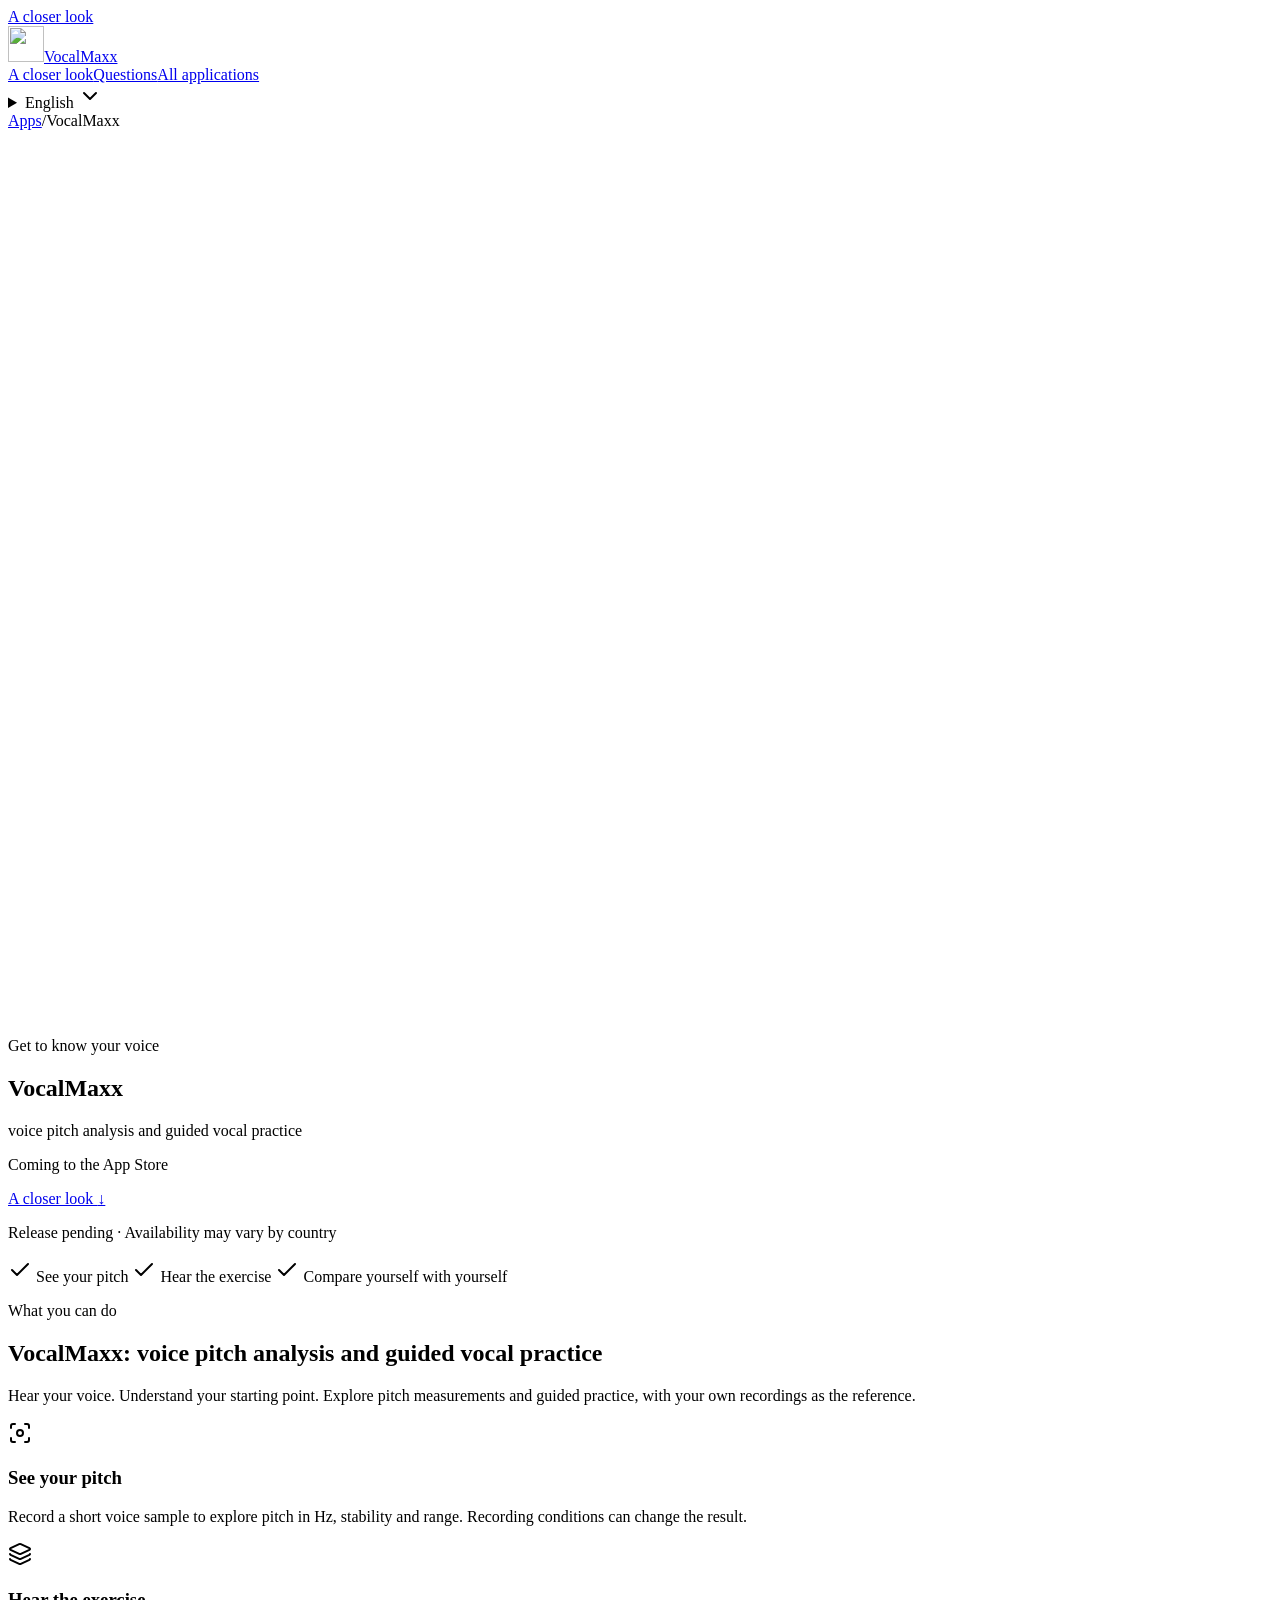
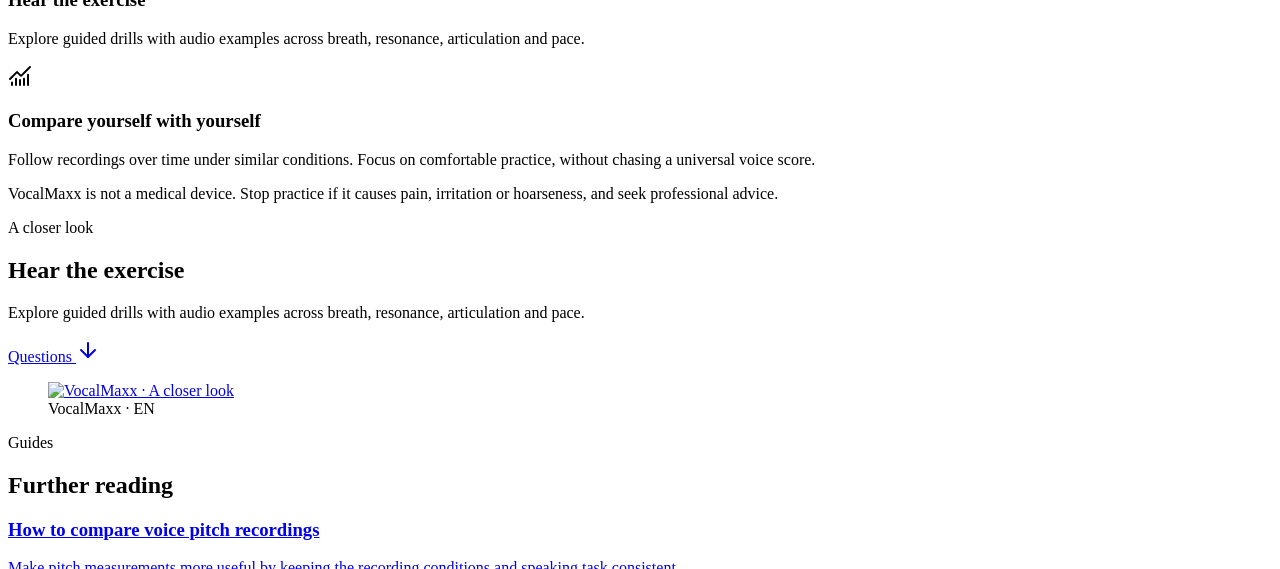
==== commit f36f628b: "Connect marketing homepage to multilingual app website" ====
--- a/index.html
+++ b/index.html
@@ -1,8 +1,8 @@
-<!doctype html><html lang="en" dir="ltr"><head><meta charset="utf-8"><meta name="viewport" content="width=device-width,initial-scale=1"><title>VocalMaxx: voice pitch analysis and guided vocal practice</title><meta name="description" content="Hear your voice. Understand your starting point. Explore pitch measurements and guided practice, with your own recordings as the reference."><meta name="robots" content="index,follow,max-image-preview:large"><link rel="canonical" href="https://romeo-apps.gambinoromeo9.chatgpt.site/en/vocalmaxx/"><link rel="alternate" hreflang="en" href="https://romeo-apps.gambinoromeo9.chatgpt.site/en/vocalmaxx/"><link rel="alternate" hreflang="fr" href="https://romeo-apps.gambinoromeo9.chatgpt.site/fr/vocalmaxx/"><link rel="alternate" hreflang="es" href="https://romeo-apps.gambinoromeo9.chatgpt.site/es/vocalmaxx/"><link rel="alternate" hreflang="de" href="https://romeo-apps.gambinoromeo9.chatgpt.site/de/vocalmaxx/"><link rel="alternate" hreflang="it" href="https://romeo-apps.gambinoromeo9.chatgpt.site/it/vocalmaxx/"><link rel="alternate" hreflang="pt-BR" href="https://romeo-apps.gambinoromeo9.chatgpt.site/pt-BR/vocalmaxx/"><link rel="alternate" hreflang="nl" href="https://romeo-apps.gambinoromeo9.chatgpt.site/nl/vocalmaxx/"><link rel="alternate" hreflang="pl" href="https://romeo-apps.gambinoromeo9.chatgpt.site/pl/vocalmaxx/"><link rel="alternate" hreflang="ru" href="https://romeo-apps.gambinoromeo9.chatgpt.site/ru/vocalmaxx/"><link rel="alternate" hreflang="tr" href="https://romeo-apps.gambinoromeo9.chatgpt.site/tr/vocalmaxx/"><link rel="alternate" hreflang="ar" href="https://romeo-apps.gambinoromeo9.chatgpt.site/ar/vocalmaxx/"><link rel="alternate" hreflang="hi" href="https://romeo-apps.gambinoromeo9.chatgpt.site/hi/vocalmaxx/"><link rel="alternate" hreflang="ja" href="https://romeo-apps.gambinoromeo9.chatgpt.site/ja/vocalmaxx/"><link rel="alternate" hreflang="ko" href="https://romeo-apps.gambinoromeo9.chatgpt.site/ko/vocalmaxx/"><link rel="alternate" hreflang="zh-Hans" href="https://romeo-apps.gambinoromeo9.chatgpt.site/zh-Hans/vocalmaxx/"><link rel="alternate" hreflang="zh-Hant" href="https://romeo-apps.gambinoromeo9.chatgpt.site/zh-Hant/vocalmaxx/"><link rel="alternate" hreflang="x-default" href="https://romeo-apps.gambinoromeo9.chatgpt.site/en/vocalmaxx/"><meta property="og:type" content="website"><meta property="og:title" content="VocalMaxx: voice pitch analysis and guided vocal practice"><meta property="og:description" content="Hear your voice. Understand your starting point. Explore pitch measurements and guided practice, with your own recordings as the reference."><meta property="og:url" content="https://romeo-apps.gambinoromeo9.chatgpt.site/en/vocalmaxx/"><meta property="og:site_name" content="VocalMaxx"><meta name="theme-color" content="#ffc1d9"><link rel="icon" href="https://romeo-apps.gambinoromeo9.chatgpt.site/assets/vocalmaxx-icon.webp"><link rel="stylesheet" href="https://romeo-apps.gambinoromeo9.chatgpt.site/style-64d9572c5e.css"><script type="application/ld+json">{"@context":"https://schema.org","@type":"SoftwareApplication","name":"VocalMaxx","operatingSystem":"iOS","applicationCategory":"HealthApplication","description":"Hear your voice. Understand your starting point. Explore pitch measurements and guided practice, with your own recordings as the reference.","url":"https://romeo-apps.gambinoromeo9.chatgpt.site/en/vocalmaxx/","inLanguage":"en","author":{"@type":"Person","name":"Roméo Gambino"},"@id":"https://romeo-apps.gambinoromeo9.chatgpt.site/en/vocalmaxx/#app","image":"https://romeo-apps.gambinoromeo9.chatgpt.site/assets/vocalmaxx-icon.webp","featureList":["See your pitch","Hear the exercise","Compare yourself with yourself"],"publisher":{"@id":"https://romeo-apps.gambinoromeo9.chatgpt.site/#publisher"}}</script><meta content="https://romeo-apps.gambinoromeo9.chatgpt.site/assets/vocalmaxx-screen.webp" property="og:image"><meta content="VocalMaxx — Get to know your voice" property="og:image:alt"><meta content="en_US" property="og:locale"><meta content="summary_large_image" name="twitter:card"><meta content="https://romeo-apps.gambinoromeo9.chatgpt.site/assets/vocalmaxx-screen.webp" name="twitter:image"><script type="application/ld+json">{"@context":"https://schema.org","@type":"BreadcrumbList","itemListElement":[{"@type":"ListItem","position":1,"name":"Apps","item":"https://romeo-apps.gambinoromeo9.chatgpt.site/en/"},{"@type":"ListItem","position":2,"name":"VocalMaxx","item":"https://romeo-apps.gambinoromeo9.chatgpt.site/en/vocalmaxx/"}]}</script><script type="application/ld+json">{"@context":"https://schema.org","@type":"WebPage","@id":"https://romeo-apps.gambinoromeo9.chatgpt.site/en/vocalmaxx/#page","url":"https://romeo-apps.gambinoromeo9.chatgpt.site/en/vocalmaxx/","name":"VocalMaxx: voice pitch analysis and guided vocal practice","inLanguage":"en","isPartOf":{"@id":"https://romeo-apps.gambinoromeo9.chatgpt.site/#website"},"publisher":{"@id":"https://romeo-apps.gambinoromeo9.chatgpt.site/#publisher"},"about":{"@id":"https://romeo-apps.gambinoromeo9.chatgpt.site/en/vocalmaxx/#app"},"primaryImageOfPage":{"@type":"ImageObject","url":"https://romeo-apps.gambinoromeo9.chatgpt.site/assets/vocalmaxx-screen.webp"}}</script></head><body class="theme-voice" style="--accent:#ffc1d9;--accent-ink:#421b33"><a class="skip" href="#main">A closer look</a><header class="header"><a class="brand" href="https://romeo-apps.gambinoromeo9.chatgpt.site/en/vocalmaxx/" aria-label="VocalMaxx"><img src="https://romeo-apps.gambinoromeo9.chatgpt.site/assets/vocalmaxx-icon.webp" width="36" height="36" alt=""><span>VocalMaxx</span></a><nav class="main-nav" aria-label="Apps"><a href="https://romeo-apps.gambinoromeo9.chatgpt.site/en/vocalmaxx/#features">A closer look</a><a href="https://romeo-apps.gambinoromeo9.chatgpt.site/en/vocalmaxx/#questions">Questions</a><a href="https://romeo-apps.gambinoromeo9.chatgpt.site/en/">All applications</a></nav><details class="languages"><summary>English <!-- @license lucide-static v1.41.0 - ISC -->
+<!doctype html><html lang="en" dir="ltr"><head><meta charset="utf-8"><meta name="viewport" content="width=device-width,initial-scale=1"><title>VocalMaxx: voice pitch analysis and guided vocal practice</title><meta name="description" content="Hear your voice. Understand your starting point. Explore pitch measurements and guided practice, with your own recordings as the reference."><meta name="robots" content="index,follow,max-image-preview:large"><link rel="canonical" href="https://romeo-apps.gambinoromeo9.chatgpt.site/en/vocalmaxx/"><link rel="alternate" hreflang="en" href="https://romeo-apps.gambinoromeo9.chatgpt.site/en/vocalmaxx/"><link rel="alternate" hreflang="fr" href="https://romeo-apps.gambinoromeo9.chatgpt.site/fr/vocalmaxx/"><link rel="alternate" hreflang="es" href="https://romeo-apps.gambinoromeo9.chatgpt.site/es/vocalmaxx/"><link rel="alternate" hreflang="de" href="https://romeo-apps.gambinoromeo9.chatgpt.site/de/vocalmaxx/"><link rel="alternate" hreflang="it" href="https://romeo-apps.gambinoromeo9.chatgpt.site/it/vocalmaxx/"><link rel="alternate" hreflang="pt-BR" href="https://romeo-apps.gambinoromeo9.chatgpt.site/pt-BR/vocalmaxx/"><link rel="alternate" hreflang="nl" href="https://romeo-apps.gambinoromeo9.chatgpt.site/nl/vocalmaxx/"><link rel="alternate" hreflang="pl" href="https://romeo-apps.gambinoromeo9.chatgpt.site/pl/vocalmaxx/"><link rel="alternate" hreflang="ru" href="https://romeo-apps.gambinoromeo9.chatgpt.site/ru/vocalmaxx/"><link rel="alternate" hreflang="tr" href="https://romeo-apps.gambinoromeo9.chatgpt.site/tr/vocalmaxx/"><link rel="alternate" hreflang="ar" href="https://romeo-apps.gambinoromeo9.chatgpt.site/ar/vocalmaxx/"><link rel="alternate" hreflang="hi" href="https://romeo-apps.gambinoromeo9.chatgpt.site/hi/vocalmaxx/"><link rel="alternate" hreflang="ja" href="https://romeo-apps.gambinoromeo9.chatgpt.site/ja/vocalmaxx/"><link rel="alternate" hreflang="ko" href="https://romeo-apps.gambinoromeo9.chatgpt.site/ko/vocalmaxx/"><link rel="alternate" hreflang="zh-Hans" href="https://romeo-apps.gambinoromeo9.chatgpt.site/zh-Hans/vocalmaxx/"><link rel="alternate" hreflang="zh-Hant" href="https://romeo-apps.gambinoromeo9.chatgpt.site/zh-Hant/vocalmaxx/"><link rel="alternate" hreflang="x-default" href="https://romeo-apps.gambinoromeo9.chatgpt.site/en/vocalmaxx/"><meta property="og:type" content="website"><meta property="og:title" content="VocalMaxx: voice pitch analysis and guided vocal practice"><meta property="og:description" content="Hear your voice. Understand your starting point. Explore pitch measurements and guided practice, with your own recordings as the reference."><meta property="og:url" content="https://romeo-apps.gambinoromeo9.chatgpt.site/en/vocalmaxx/"><meta property="og:site_name" content="VocalMaxx"><meta name="theme-color" content="#ffc1d9"><link rel="icon" href="https://romeo-apps.gambinoromeo9.chatgpt.site/assets/vocalmaxx-icon.webp"><link rel="stylesheet" href="https://romeo-apps.gambinoromeo9.chatgpt.site/style-a21a9633a5.css"><script type="application/ld+json">{"@context":"https://schema.org","@type":"SoftwareApplication","name":"VocalMaxx","operatingSystem":"iOS","applicationCategory":"HealthApplication","description":"Hear your voice. Understand your starting point. Explore pitch measurements and guided practice, with your own recordings as the reference.","url":"https://romeo-apps.gambinoromeo9.chatgpt.site/en/vocalmaxx/","inLanguage":"en","author":{"@type":"Person","name":"Roméo Gambino"},"@id":"https://romeo-apps.gambinoromeo9.chatgpt.site/en/vocalmaxx/#app","image":"https://romeo-apps.gambinoromeo9.chatgpt.site/assets/vocalmaxx-icon.webp","featureList":["See your pitch","Hear the exercise","Compare yourself with yourself"],"publisher":{"@id":"https://romeo-apps.gambinoromeo9.chatgpt.site/#publisher"}}</script><meta content="https://romeo-apps.gambinoromeo9.chatgpt.site/assets/vocalmaxx-art-v3-1774.webp" property="og:image"><meta content="1774" property="og:image:width"><meta content="887" property="og:image:height"><meta content="image/webp" property="og:image:type"><meta content="VocalMaxx — Get to know your voice" property="og:image:alt"><meta content="en_US" property="og:locale"><meta content="summary_large_image" name="twitter:card"><meta content="https://romeo-apps.gambinoromeo9.chatgpt.site/assets/vocalmaxx-art-v3-1774.webp" name="twitter:image"><script type="application/ld+json">{"@context":"https://schema.org","@type":"BreadcrumbList","itemListElement":[{"@type":"ListItem","position":1,"name":"Apps","item":"https://romeo-apps.gambinoromeo9.chatgpt.site/en/"},{"@type":"ListItem","position":2,"name":"VocalMaxx","item":"https://romeo-apps.gambinoromeo9.chatgpt.site/en/vocalmaxx/"}]}</script><script type="application/ld+json">{"@context":"https://schema.org","@type":"WebPage","@id":"https://romeo-apps.gambinoromeo9.chatgpt.site/en/vocalmaxx/#page","url":"https://romeo-apps.gambinoromeo9.chatgpt.site/en/vocalmaxx/","name":"VocalMaxx: voice pitch analysis and guided vocal practice","inLanguage":"en","isPartOf":{"@id":"https://romeo-apps.gambinoromeo9.chatgpt.site/#website"},"publisher":{"@id":"https://romeo-apps.gambinoromeo9.chatgpt.site/#publisher"},"about":{"@id":"https://romeo-apps.gambinoromeo9.chatgpt.site/en/vocalmaxx/#app"},"primaryImageOfPage":{"@type":"ImageObject","url":"https://romeo-apps.gambinoromeo9.chatgpt.site/assets/vocalmaxx-art-v3-1774.webp"}}</script></head><body class="theme-voice" style="--accent:#ffc1d9;--accent-ink:#421b33"><a class="skip" href="#main">A closer look</a><header class="header"><a class="brand" href="https://romeo-apps.gambinoromeo9.chatgpt.site/en/vocalmaxx/" aria-label="VocalMaxx"><img src="https://romeo-apps.gambinoromeo9.chatgpt.site/assets/vocalmaxx-icon.webp" width="36" height="36" alt=""><span>VocalMaxx</span></a><nav class="main-nav" aria-label="Apps"><a href="https://romeo-apps.gambinoromeo9.chatgpt.site/en/vocalmaxx/#features">A closer look</a><a href="https://romeo-apps.gambinoromeo9.chatgpt.site/en/vocalmaxx/#questions">Questions</a><a href="https://romeo-apps.gambinoromeo9.chatgpt.site/en/">All applications</a></nav><details class="languages"><summary>English <!-- @license lucide-static v1.41.0 - ISC -->
 <svg class="icon" aria-hidden="true" focusable="false" xmlns="http://www.w3.org/2000/svg" width="24" height="24" viewbox="0 0 24 24" fill="none" stroke="currentColor" stroke-width="2" stroke-linecap="round" stroke-linejoin="round">
   <path d="m6 9 6 6 6-6" />
 </svg>
-</summary><nav aria-label="Choose your language"><a lang="en" hreflang="en" href="https://romeo-apps.gambinoromeo9.chatgpt.site/en/vocalmaxx/" aria-current="page">English</a><a lang="fr" hreflang="fr" href="https://romeo-apps.gambinoromeo9.chatgpt.site/fr/vocalmaxx/">Français</a><a lang="es" hreflang="es" href="https://romeo-apps.gambinoromeo9.chatgpt.site/es/vocalmaxx/">Español</a><a lang="de" hreflang="de" href="https://romeo-apps.gambinoromeo9.chatgpt.site/de/vocalmaxx/">Deutsch</a><a lang="it" hreflang="it" href="https://romeo-apps.gambinoromeo9.chatgpt.site/it/vocalmaxx/">Italiano</a><a lang="pt-BR" hreflang="pt-BR" href="https://romeo-apps.gambinoromeo9.chatgpt.site/pt-BR/vocalmaxx/">Português (Brasil)</a><a lang="nl" hreflang="nl" href="https://romeo-apps.gambinoromeo9.chatgpt.site/nl/vocalmaxx/">Nederlands</a><a lang="pl" hreflang="pl" href="https://romeo-apps.gambinoromeo9.chatgpt.site/pl/vocalmaxx/">Polski</a><a lang="ru" hreflang="ru" href="https://romeo-apps.gambinoromeo9.chatgpt.site/ru/vocalmaxx/">Русский</a><a lang="tr" hreflang="tr" href="https://romeo-apps.gambinoromeo9.chatgpt.site/tr/vocalmaxx/">Türkçe</a><a lang="ar" hreflang="ar" href="https://romeo-apps.gambinoromeo9.chatgpt.site/ar/vocalmaxx/">العربية</a><a lang="hi" hreflang="hi" href="https://romeo-apps.gambinoromeo9.chatgpt.site/hi/vocalmaxx/">हिन्दी</a><a lang="ja" hreflang="ja" href="https://romeo-apps.gambinoromeo9.chatgpt.site/ja/vocalmaxx/">日本語</a><a lang="ko" hreflang="ko" href="https://romeo-apps.gambinoromeo9.chatgpt.site/ko/vocalmaxx/">한국어</a><a lang="zh-Hans" hreflang="zh-Hans" href="https://romeo-apps.gambinoromeo9.chatgpt.site/zh-Hans/vocalmaxx/">简体中文</a><a lang="zh-Hant" hreflang="zh-Hant" href="https://romeo-apps.gambinoromeo9.chatgpt.site/zh-Hant/vocalmaxx/">繁體中文</a></nav></details></header><main id="main"><nav aria-label="Breadcrumb" class="breadcrumbs"><a href="https://romeo-apps.gambinoromeo9.chatgpt.site/en/">Apps</a><span aria-hidden="true">/</span><span aria-current="page">VocalMaxx</span></nav><section class="hero hero-v2"><div class="hero-copy"><p class="eyebrow">Get to know your voice</p><h1>VocalMaxx</h1><p class="hero-subtitle">voice pitch analysis and guided vocal practice</p><div class="hero-actions"><p class="release">Coming to the App Store</p><a class="text-link" href="#features">A closer look <span aria-hidden="true">↓</span></a></div><p class="availability">Release pending · Availability may vary by country</p></div><figure class="hero-device"><img src="https://romeo-apps.gambinoromeo9.chatgpt.site/assets/vocalmaxx-screen.webp" width="630" height="1368" alt="VocalMaxx · A closer look" fetchpriority="high"></figure></section><div class="benefit-strip"><span><!-- @license lucide-static v1.41.0 - ISC -->
+</summary><nav aria-label="Choose your language"><a lang="en" hreflang="en" href="https://romeo-apps.gambinoromeo9.chatgpt.site/en/vocalmaxx/" aria-current="page">English</a><a lang="fr" hreflang="fr" href="https://romeo-apps.gambinoromeo9.chatgpt.site/fr/vocalmaxx/">Français</a><a lang="es" hreflang="es" href="https://romeo-apps.gambinoromeo9.chatgpt.site/es/vocalmaxx/">Español</a><a lang="de" hreflang="de" href="https://romeo-apps.gambinoromeo9.chatgpt.site/de/vocalmaxx/">Deutsch</a><a lang="it" hreflang="it" href="https://romeo-apps.gambinoromeo9.chatgpt.site/it/vocalmaxx/">Italiano</a><a lang="pt-BR" hreflang="pt-BR" href="https://romeo-apps.gambinoromeo9.chatgpt.site/pt-BR/vocalmaxx/">Português (Brasil)</a><a lang="nl" hreflang="nl" href="https://romeo-apps.gambinoromeo9.chatgpt.site/nl/vocalmaxx/">Nederlands</a><a lang="pl" hreflang="pl" href="https://romeo-apps.gambinoromeo9.chatgpt.site/pl/vocalmaxx/">Polski</a><a lang="ru" hreflang="ru" href="https://romeo-apps.gambinoromeo9.chatgpt.site/ru/vocalmaxx/">Русский</a><a lang="tr" hreflang="tr" href="https://romeo-apps.gambinoromeo9.chatgpt.site/tr/vocalmaxx/">Türkçe</a><a lang="ar" hreflang="ar" href="https://romeo-apps.gambinoromeo9.chatgpt.site/ar/vocalmaxx/">العربية</a><a lang="hi" hreflang="hi" href="https://romeo-apps.gambinoromeo9.chatgpt.site/hi/vocalmaxx/">हिन्दी</a><a lang="ja" hreflang="ja" href="https://romeo-apps.gambinoromeo9.chatgpt.site/ja/vocalmaxx/">日本語</a><a lang="ko" hreflang="ko" href="https://romeo-apps.gambinoromeo9.chatgpt.site/ko/vocalmaxx/">한국어</a><a lang="zh-Hans" hreflang="zh-Hans" href="https://romeo-apps.gambinoromeo9.chatgpt.site/zh-Hans/vocalmaxx/">简体中文</a><a lang="zh-Hant" hreflang="zh-Hant" href="https://romeo-apps.gambinoromeo9.chatgpt.site/zh-Hant/vocalmaxx/">繁體中文</a></nav></details></header><main id="main"><nav aria-label="Breadcrumb" class="breadcrumbs"><a href="https://romeo-apps.gambinoromeo9.chatgpt.site/en/">Apps</a><span aria-hidden="true">/</span><span aria-current="page">VocalMaxx</span></nav><section class="hero hero-v2 hero-v3"><img class="hero-scene" src="https://romeo-apps.gambinoromeo9.chatgpt.site/assets/vocalmaxx-art-v3-1774.webp" srcset="https://romeo-apps.gambinoromeo9.chatgpt.site/assets/vocalmaxx-art-v3-640.webp 640w, https://romeo-apps.gambinoromeo9.chatgpt.site/assets/vocalmaxx-art-v3-1024.webp 1024w, https://romeo-apps.gambinoromeo9.chatgpt.site/assets/vocalmaxx-art-v3-1600.webp 1600w, https://romeo-apps.gambinoromeo9.chatgpt.site/assets/vocalmaxx-art-v3-1774.webp 1774w" sizes="(max-width: 700px) 150vw, 100vw" width="1774" height="887" loading="eager" fetchpriority="high" decoding="async" alt="VocalMaxx · Get to know your voice"><div class="hero-copy"><p class="eyebrow">Get to know your voice</p><h1>VocalMaxx</h1><p class="hero-subtitle">voice pitch analysis and guided vocal practice</p><div class="hero-actions"><p class="release">Coming to the App Store</p><a class="text-link" href="#features">A closer look <span aria-hidden="true">↓</span></a></div><p class="availability">Release pending · Availability may vary by country</p></div></section><div class="benefit-strip"><span><!-- @license lucide-static v1.41.0 - ISC -->
 <svg class="icon" aria-hidden="true" focusable="false" xmlns="http://www.w3.org/2000/svg" width="24" height="24" viewbox="0 0 24 24" fill="none" stroke="currentColor" stroke-width="2" stroke-linecap="round" stroke-linejoin="round">
   <path d="M20 6 9 17l-5-5" />
 </svg>
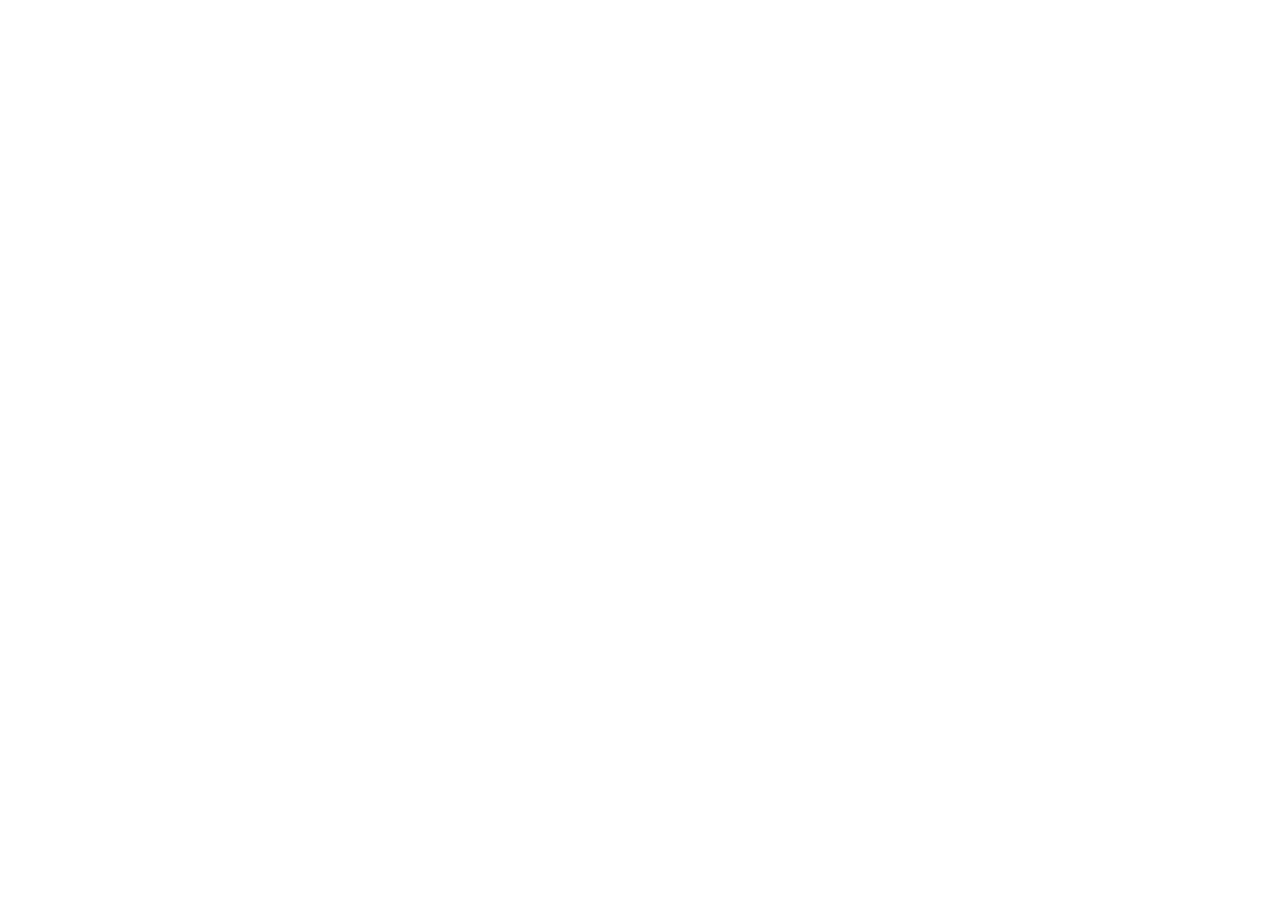
==== commit 1fa3ab70: "Connect marketing homepage to multilingual app website" ====
--- a/index.html
+++ b/index.html
@@ -1,8 +1,8 @@
-<!doctype html><html lang="en" dir="ltr"><head><meta charset="utf-8"><meta name="viewport" content="width=device-width,initial-scale=1"><title>VocalMaxx: voice pitch analysis and guided vocal practice</title><meta name="description" content="Hear your voice. Understand your starting point. Explore pitch measurements and guided practice, with your own recordings as the reference."><meta name="robots" content="index,follow,max-image-preview:large"><link rel="canonical" href="https://romeo-apps.gambinoromeo9.chatgpt.site/en/vocalmaxx/"><link rel="alternate" hreflang="en" href="https://romeo-apps.gambinoromeo9.chatgpt.site/en/vocalmaxx/"><link rel="alternate" hreflang="fr" href="https://romeo-apps.gambinoromeo9.chatgpt.site/fr/vocalmaxx/"><link rel="alternate" hreflang="es" href="https://romeo-apps.gambinoromeo9.chatgpt.site/es/vocalmaxx/"><link rel="alternate" hreflang="de" href="https://romeo-apps.gambinoromeo9.chatgpt.site/de/vocalmaxx/"><link rel="alternate" hreflang="it" href="https://romeo-apps.gambinoromeo9.chatgpt.site/it/vocalmaxx/"><link rel="alternate" hreflang="pt-BR" href="https://romeo-apps.gambinoromeo9.chatgpt.site/pt-BR/vocalmaxx/"><link rel="alternate" hreflang="nl" href="https://romeo-apps.gambinoromeo9.chatgpt.site/nl/vocalmaxx/"><link rel="alternate" hreflang="pl" href="https://romeo-apps.gambinoromeo9.chatgpt.site/pl/vocalmaxx/"><link rel="alternate" hreflang="ru" href="https://romeo-apps.gambinoromeo9.chatgpt.site/ru/vocalmaxx/"><link rel="alternate" hreflang="tr" href="https://romeo-apps.gambinoromeo9.chatgpt.site/tr/vocalmaxx/"><link rel="alternate" hreflang="ar" href="https://romeo-apps.gambinoromeo9.chatgpt.site/ar/vocalmaxx/"><link rel="alternate" hreflang="hi" href="https://romeo-apps.gambinoromeo9.chatgpt.site/hi/vocalmaxx/"><link rel="alternate" hreflang="ja" href="https://romeo-apps.gambinoromeo9.chatgpt.site/ja/vocalmaxx/"><link rel="alternate" hreflang="ko" href="https://romeo-apps.gambinoromeo9.chatgpt.site/ko/vocalmaxx/"><link rel="alternate" hreflang="zh-Hans" href="https://romeo-apps.gambinoromeo9.chatgpt.site/zh-Hans/vocalmaxx/"><link rel="alternate" hreflang="zh-Hant" href="https://romeo-apps.gambinoromeo9.chatgpt.site/zh-Hant/vocalmaxx/"><link rel="alternate" hreflang="x-default" href="https://romeo-apps.gambinoromeo9.chatgpt.site/en/vocalmaxx/"><meta property="og:type" content="website"><meta property="og:title" content="VocalMaxx: voice pitch analysis and guided vocal practice"><meta property="og:description" content="Hear your voice. Understand your starting point. Explore pitch measurements and guided practice, with your own recordings as the reference."><meta property="og:url" content="https://romeo-apps.gambinoromeo9.chatgpt.site/en/vocalmaxx/"><meta property="og:site_name" content="VocalMaxx"><meta name="theme-color" content="#ffc1d9"><link rel="icon" href="https://romeo-apps.gambinoromeo9.chatgpt.site/assets/vocalmaxx-icon.webp"><link rel="stylesheet" href="https://romeo-apps.gambinoromeo9.chatgpt.site/style-a21a9633a5.css"><script type="application/ld+json">{"@context":"https://schema.org","@type":"SoftwareApplication","name":"VocalMaxx","operatingSystem":"iOS","applicationCategory":"HealthApplication","description":"Hear your voice. Understand your starting point. Explore pitch measurements and guided practice, with your own recordings as the reference.","url":"https://romeo-apps.gambinoromeo9.chatgpt.site/en/vocalmaxx/","inLanguage":"en","author":{"@type":"Person","name":"Roméo Gambino"},"@id":"https://romeo-apps.gambinoromeo9.chatgpt.site/en/vocalmaxx/#app","image":"https://romeo-apps.gambinoromeo9.chatgpt.site/assets/vocalmaxx-icon.webp","featureList":["See your pitch","Hear the exercise","Compare yourself with yourself"],"publisher":{"@id":"https://romeo-apps.gambinoromeo9.chatgpt.site/#publisher"}}</script><meta content="https://romeo-apps.gambinoromeo9.chatgpt.site/assets/vocalmaxx-art-v3-1774.webp" property="og:image"><meta content="1774" property="og:image:width"><meta content="887" property="og:image:height"><meta content="image/webp" property="og:image:type"><meta content="VocalMaxx — Get to know your voice" property="og:image:alt"><meta content="en_US" property="og:locale"><meta content="summary_large_image" name="twitter:card"><meta content="https://romeo-apps.gambinoromeo9.chatgpt.site/assets/vocalmaxx-art-v3-1774.webp" name="twitter:image"><script type="application/ld+json">{"@context":"https://schema.org","@type":"BreadcrumbList","itemListElement":[{"@type":"ListItem","position":1,"name":"Apps","item":"https://romeo-apps.gambinoromeo9.chatgpt.site/en/"},{"@type":"ListItem","position":2,"name":"VocalMaxx","item":"https://romeo-apps.gambinoromeo9.chatgpt.site/en/vocalmaxx/"}]}</script><script type="application/ld+json">{"@context":"https://schema.org","@type":"WebPage","@id":"https://romeo-apps.gambinoromeo9.chatgpt.site/en/vocalmaxx/#page","url":"https://romeo-apps.gambinoromeo9.chatgpt.site/en/vocalmaxx/","name":"VocalMaxx: voice pitch analysis and guided vocal practice","inLanguage":"en","isPartOf":{"@id":"https://romeo-apps.gambinoromeo9.chatgpt.site/#website"},"publisher":{"@id":"https://romeo-apps.gambinoromeo9.chatgpt.site/#publisher"},"about":{"@id":"https://romeo-apps.gambinoromeo9.chatgpt.site/en/vocalmaxx/#app"},"primaryImageOfPage":{"@type":"ImageObject","url":"https://romeo-apps.gambinoromeo9.chatgpt.site/assets/vocalmaxx-art-v3-1774.webp"}}</script></head><body class="theme-voice" style="--accent:#ffc1d9;--accent-ink:#421b33"><a class="skip" href="#main">A closer look</a><header class="header"><a class="brand" href="https://romeo-apps.gambinoromeo9.chatgpt.site/en/vocalmaxx/" aria-label="VocalMaxx"><img src="https://romeo-apps.gambinoromeo9.chatgpt.site/assets/vocalmaxx-icon.webp" width="36" height="36" alt=""><span>VocalMaxx</span></a><nav class="main-nav" aria-label="Apps"><a href="https://romeo-apps.gambinoromeo9.chatgpt.site/en/vocalmaxx/#features">A closer look</a><a href="https://romeo-apps.gambinoromeo9.chatgpt.site/en/vocalmaxx/#questions">Questions</a><a href="https://romeo-apps.gambinoromeo9.chatgpt.site/en/">All applications</a></nav><details class="languages"><summary>English <!-- @license lucide-static v1.41.0 - ISC -->
+<!doctype html><html lang="en" dir="ltr"><head><meta charset="utf-8"><meta name="viewport" content="width=device-width,initial-scale=1"><title>VocalMaxx: voice pitch analysis and guided vocal practice</title><meta name="description" content="Hear your voice. Understand your starting point. Explore pitch measurements and guided practice, with your own recordings as the reference."><meta name="robots" content="index,follow,max-image-preview:large"><link rel="canonical" href="https://romeoapps.pages.dev/en/vocalmaxx/"><link rel="alternate" hreflang="en" href="https://romeoapps.pages.dev/en/vocalmaxx/"><link rel="alternate" hreflang="fr" href="https://romeoapps.pages.dev/fr/vocalmaxx/"><link rel="alternate" hreflang="es" href="https://romeoapps.pages.dev/es/vocalmaxx/"><link rel="alternate" hreflang="de" href="https://romeoapps.pages.dev/de/vocalmaxx/"><link rel="alternate" hreflang="it" href="https://romeoapps.pages.dev/it/vocalmaxx/"><link rel="alternate" hreflang="pt-BR" href="https://romeoapps.pages.dev/pt-BR/vocalmaxx/"><link rel="alternate" hreflang="nl" href="https://romeoapps.pages.dev/nl/vocalmaxx/"><link rel="alternate" hreflang="pl" href="https://romeoapps.pages.dev/pl/vocalmaxx/"><link rel="alternate" hreflang="ru" href="https://romeoapps.pages.dev/ru/vocalmaxx/"><link rel="alternate" hreflang="tr" href="https://romeoapps.pages.dev/tr/vocalmaxx/"><link rel="alternate" hreflang="ar" href="https://romeoapps.pages.dev/ar/vocalmaxx/"><link rel="alternate" hreflang="hi" href="https://romeoapps.pages.dev/hi/vocalmaxx/"><link rel="alternate" hreflang="ja" href="https://romeoapps.pages.dev/ja/vocalmaxx/"><link rel="alternate" hreflang="ko" href="https://romeoapps.pages.dev/ko/vocalmaxx/"><link rel="alternate" hreflang="zh-Hans" href="https://romeoapps.pages.dev/zh-Hans/vocalmaxx/"><link rel="alternate" hreflang="zh-Hant" href="https://romeoapps.pages.dev/zh-Hant/vocalmaxx/"><link rel="alternate" hreflang="x-default" href="https://romeoapps.pages.dev/en/vocalmaxx/"><meta property="og:type" content="website"><meta property="og:title" content="VocalMaxx: voice pitch analysis and guided vocal practice"><meta property="og:description" content="Hear your voice. Understand your starting point. Explore pitch measurements and guided practice, with your own recordings as the reference."><meta property="og:url" content="https://romeoapps.pages.dev/en/vocalmaxx/"><meta property="og:site_name" content="VocalMaxx"><meta name="theme-color" content="#ffc1d9"><link rel="icon" href="https://romeoapps.pages.dev/assets/vocalmaxx-icon.webp"><link rel="stylesheet" href="https://romeoapps.pages.dev/style-a21a9633a5.css"><script type="application/ld+json">{"@context":"https://schema.org","@type":"SoftwareApplication","name":"VocalMaxx","operatingSystem":"iOS","applicationCategory":"HealthApplication","description":"Hear your voice. Understand your starting point. Explore pitch measurements and guided practice, with your own recordings as the reference.","url":"https://romeoapps.pages.dev/en/vocalmaxx/","inLanguage":"en","author":{"@type":"Person","name":"Roméo Gambino"},"@id":"https://romeoapps.pages.dev/en/vocalmaxx/#app","image":"https://romeoapps.pages.dev/assets/vocalmaxx-icon.webp","featureList":["See your pitch","Hear the exercise","Compare yourself with yourself"],"publisher":{"@id":"https://romeoapps.pages.dev/#publisher"}}</script><meta content="https://romeoapps.pages.dev/assets/vocalmaxx-art-v3-1774.webp" property="og:image"><meta content="1774" property="og:image:width"><meta content="887" property="og:image:height"><meta content="image/webp" property="og:image:type"><meta content="VocalMaxx — Get to know your voice" property="og:image:alt"><meta content="en_US" property="og:locale"><meta content="summary_large_image" name="twitter:card"><meta content="https://romeoapps.pages.dev/assets/vocalmaxx-art-v3-1774.webp" name="twitter:image"><script type="application/ld+json">{"@context":"https://schema.org","@type":"BreadcrumbList","itemListElement":[{"@type":"ListItem","position":1,"name":"Apps","item":"https://romeoapps.pages.dev/en/"},{"@type":"ListItem","position":2,"name":"VocalMaxx","item":"https://romeoapps.pages.dev/en/vocalmaxx/"}]}</script><script type="application/ld+json">{"@context":"https://schema.org","@type":"WebPage","@id":"https://romeoapps.pages.dev/en/vocalmaxx/#page","url":"https://romeoapps.pages.dev/en/vocalmaxx/","name":"VocalMaxx: voice pitch analysis and guided vocal practice","inLanguage":"en","isPartOf":{"@id":"https://romeoapps.pages.dev/#website"},"publisher":{"@id":"https://romeoapps.pages.dev/#publisher"},"about":{"@id":"https://romeoapps.pages.dev/en/vocalmaxx/#app"},"primaryImageOfPage":{"@type":"ImageObject","url":"https://romeoapps.pages.dev/assets/vocalmaxx-art-v3-1774.webp"}}</script><meta http-equiv="refresh" content="0;url=https://romeoapps.pages.dev/en/vocalmaxx/"></head><body class="theme-voice" style="--accent:#ffc1d9;--accent-ink:#421b33"><a class="skip" href="#main">A closer look</a><header class="header"><a class="brand" href="https://romeoapps.pages.dev/en/vocalmaxx/" aria-label="VocalMaxx"><img src="https://romeoapps.pages.dev/assets/vocalmaxx-icon.webp" width="36" height="36" alt=""><span>VocalMaxx</span></a><nav class="main-nav" aria-label="Apps"><a href="https://romeoapps.pages.dev/en/vocalmaxx/#features">A closer look</a><a href="https://romeoapps.pages.dev/en/vocalmaxx/#questions">Questions</a><a href="https://romeoapps.pages.dev/en/">All applications</a></nav><details class="languages"><summary>English <!-- @license lucide-static v1.41.0 - ISC -->
 <svg class="icon" aria-hidden="true" focusable="false" xmlns="http://www.w3.org/2000/svg" width="24" height="24" viewbox="0 0 24 24" fill="none" stroke="currentColor" stroke-width="2" stroke-linecap="round" stroke-linejoin="round">
   <path d="m6 9 6 6 6-6" />
 </svg>
-</summary><nav aria-label="Choose your language"><a lang="en" hreflang="en" href="https://romeo-apps.gambinoromeo9.chatgpt.site/en/vocalmaxx/" aria-current="page">English</a><a lang="fr" hreflang="fr" href="https://romeo-apps.gambinoromeo9.chatgpt.site/fr/vocalmaxx/">Français</a><a lang="es" hreflang="es" href="https://romeo-apps.gambinoromeo9.chatgpt.site/es/vocalmaxx/">Español</a><a lang="de" hreflang="de" href="https://romeo-apps.gambinoromeo9.chatgpt.site/de/vocalmaxx/">Deutsch</a><a lang="it" hreflang="it" href="https://romeo-apps.gambinoromeo9.chatgpt.site/it/vocalmaxx/">Italiano</a><a lang="pt-BR" hreflang="pt-BR" href="https://romeo-apps.gambinoromeo9.chatgpt.site/pt-BR/vocalmaxx/">Português (Brasil)</a><a lang="nl" hreflang="nl" href="https://romeo-apps.gambinoromeo9.chatgpt.site/nl/vocalmaxx/">Nederlands</a><a lang="pl" hreflang="pl" href="https://romeo-apps.gambinoromeo9.chatgpt.site/pl/vocalmaxx/">Polski</a><a lang="ru" hreflang="ru" href="https://romeo-apps.gambinoromeo9.chatgpt.site/ru/vocalmaxx/">Русский</a><a lang="tr" hreflang="tr" href="https://romeo-apps.gambinoromeo9.chatgpt.site/tr/vocalmaxx/">Türkçe</a><a lang="ar" hreflang="ar" href="https://romeo-apps.gambinoromeo9.chatgpt.site/ar/vocalmaxx/">العربية</a><a lang="hi" hreflang="hi" href="https://romeo-apps.gambinoromeo9.chatgpt.site/hi/vocalmaxx/">हिन्दी</a><a lang="ja" hreflang="ja" href="https://romeo-apps.gambinoromeo9.chatgpt.site/ja/vocalmaxx/">日本語</a><a lang="ko" hreflang="ko" href="https://romeo-apps.gambinoromeo9.chatgpt.site/ko/vocalmaxx/">한국어</a><a lang="zh-Hans" hreflang="zh-Hans" href="https://romeo-apps.gambinoromeo9.chatgpt.site/zh-Hans/vocalmaxx/">简体中文</a><a lang="zh-Hant" hreflang="zh-Hant" href="https://romeo-apps.gambinoromeo9.chatgpt.site/zh-Hant/vocalmaxx/">繁體中文</a></nav></details></header><main id="main"><nav aria-label="Breadcrumb" class="breadcrumbs"><a href="https://romeo-apps.gambinoromeo9.chatgpt.site/en/">Apps</a><span aria-hidden="true">/</span><span aria-current="page">VocalMaxx</span></nav><section class="hero hero-v2 hero-v3"><img class="hero-scene" src="https://romeo-apps.gambinoromeo9.chatgpt.site/assets/vocalmaxx-art-v3-1774.webp" srcset="https://romeo-apps.gambinoromeo9.chatgpt.site/assets/vocalmaxx-art-v3-640.webp 640w, https://romeo-apps.gambinoromeo9.chatgpt.site/assets/vocalmaxx-art-v3-1024.webp 1024w, https://romeo-apps.gambinoromeo9.chatgpt.site/assets/vocalmaxx-art-v3-1600.webp 1600w, https://romeo-apps.gambinoromeo9.chatgpt.site/assets/vocalmaxx-art-v3-1774.webp 1774w" sizes="(max-width: 700px) 150vw, 100vw" width="1774" height="887" loading="eager" fetchpriority="high" decoding="async" alt="VocalMaxx · Get to know your voice"><div class="hero-copy"><p class="eyebrow">Get to know your voice</p><h1>VocalMaxx</h1><p class="hero-subtitle">voice pitch analysis and guided vocal practice</p><div class="hero-actions"><p class="release">Coming to the App Store</p><a class="text-link" href="#features">A closer look <span aria-hidden="true">↓</span></a></div><p class="availability">Release pending · Availability may vary by country</p></div></section><div class="benefit-strip"><span><!-- @license lucide-static v1.41.0 - ISC -->
+</summary><nav aria-label="Choose your language"><a lang="en" hreflang="en" href="https://romeoapps.pages.dev/en/vocalmaxx/" aria-current="page">English</a><a lang="fr" hreflang="fr" href="https://romeoapps.pages.dev/fr/vocalmaxx/">Français</a><a lang="es" hreflang="es" href="https://romeoapps.pages.dev/es/vocalmaxx/">Español</a><a lang="de" hreflang="de" href="https://romeoapps.pages.dev/de/vocalmaxx/">Deutsch</a><a lang="it" hreflang="it" href="https://romeoapps.pages.dev/it/vocalmaxx/">Italiano</a><a lang="pt-BR" hreflang="pt-BR" href="https://romeoapps.pages.dev/pt-BR/vocalmaxx/">Português (Brasil)</a><a lang="nl" hreflang="nl" href="https://romeoapps.pages.dev/nl/vocalmaxx/">Nederlands</a><a lang="pl" hreflang="pl" href="https://romeoapps.pages.dev/pl/vocalmaxx/">Polski</a><a lang="ru" hreflang="ru" href="https://romeoapps.pages.dev/ru/vocalmaxx/">Русский</a><a lang="tr" hreflang="tr" href="https://romeoapps.pages.dev/tr/vocalmaxx/">Türkçe</a><a lang="ar" hreflang="ar" href="https://romeoapps.pages.dev/ar/vocalmaxx/">العربية</a><a lang="hi" hreflang="hi" href="https://romeoapps.pages.dev/hi/vocalmaxx/">हिन्दी</a><a lang="ja" hreflang="ja" href="https://romeoapps.pages.dev/ja/vocalmaxx/">日本語</a><a lang="ko" hreflang="ko" href="https://romeoapps.pages.dev/ko/vocalmaxx/">한국어</a><a lang="zh-Hans" hreflang="zh-Hans" href="https://romeoapps.pages.dev/zh-Hans/vocalmaxx/">简体中文</a><a lang="zh-Hant" hreflang="zh-Hant" href="https://romeoapps.pages.dev/zh-Hant/vocalmaxx/">繁體中文</a></nav></details></header><main id="main"><nav aria-label="Breadcrumb" class="breadcrumbs"><a href="https://romeoapps.pages.dev/en/">Apps</a><span aria-hidden="true">/</span><span aria-current="page">VocalMaxx</span></nav><section class="hero hero-v2 hero-v3"><img class="hero-scene" src="https://romeoapps.pages.dev/assets/vocalmaxx-art-v3-1774.webp" srcset="https://romeoapps.pages.dev/assets/vocalmaxx-art-v3-640.webp 640w, https://romeoapps.pages.dev/assets/vocalmaxx-art-v3-1024.webp 1024w, https://romeoapps.pages.dev/assets/vocalmaxx-art-v3-1600.webp 1600w, https://romeoapps.pages.dev/assets/vocalmaxx-art-v3-1774.webp 1774w" sizes="(max-width: 700px) 150vw, 100vw" width="1774" height="887" loading="eager" fetchpriority="high" decoding="async" alt="VocalMaxx · Get to know your voice"><div class="hero-copy"><p class="eyebrow">Get to know your voice</p><h1>VocalMaxx</h1><p class="hero-subtitle">voice pitch analysis and guided vocal practice</p><div class="hero-actions"><p class="release">Coming to the App Store</p><a class="text-link" href="#features">A closer look <span aria-hidden="true">↓</span></a></div><p class="availability">Release pending · Availability may vary by country</p></div></section><div class="benefit-strip"><span><!-- @license lucide-static v1.41.0 - ISC -->
 <svg class="icon" aria-hidden="true" focusable="false" xmlns="http://www.w3.org/2000/svg" width="24" height="24" viewbox="0 0 24 24" fill="none" stroke="currentColor" stroke-width="2" stroke-linecap="round" stroke-linejoin="round">
   <path d="M20 6 9 17l-5-5" />
 </svg>
@@ -42,12 +42,12 @@
   <path d="M12 5v14" />
   <path d="m19 12-7 7-7-7" />
 </svg>
-</a></div><figure><a href="https://romeo-apps.gambinoromeo9.chatgpt.site/assets/vocalmaxx-screen.webp"><img src="https://romeo-apps.gambinoromeo9.chatgpt.site/assets/vocalmaxx-screen.webp" width="630" height="1368" loading="lazy" alt="VocalMaxx · A closer look"></a><figcaption>VocalMaxx · EN</figcaption></figure></section><section class="section guides"><div class="section-heading"><p class="eyebrow">Guides</p><h2>Further reading</h2></div><a class="guide-row" href="https://romeo-apps.gambinoromeo9.chatgpt.site/en/vocalmaxx/measure-voice-pitch/"><div><h3>How to compare voice pitch recordings</h3><p>Make pitch measurements more useful by keeping the recording conditions and speaking task consistent.</p></div><!-- @license lucide-static v1.41.0 - ISC -->
+</a></div><figure><a href="https://romeoapps.pages.dev/assets/vocalmaxx-screen.webp"><img src="https://romeoapps.pages.dev/assets/vocalmaxx-screen.webp" width="630" height="1368" loading="lazy" alt="VocalMaxx · A closer look"></a><figcaption>VocalMaxx · EN</figcaption></figure></section><section class="section guides"><div class="section-heading"><p class="eyebrow">Guides</p><h2>Further reading</h2></div><a class="guide-row" href="https://romeoapps.pages.dev/en/vocalmaxx/measure-voice-pitch/"><div><h3>How to compare voice pitch recordings</h3><p>Make pitch measurements more useful by keeping the recording conditions and speaking task consistent.</p></div><!-- @license lucide-static v1.41.0 - ISC -->
 <svg class="icon" aria-hidden="true" focusable="false" xmlns="http://www.w3.org/2000/svg" width="24" height="24" viewbox="0 0 24 24" fill="none" stroke="currentColor" stroke-width="2" stroke-linecap="round" stroke-linejoin="round">
   <path d="M7 7h10v10" />
   <path d="M7 17 17 7" />
 </svg>
-</a><a class="guide-row" href="https://romeo-apps.gambinoromeo9.chatgpt.site/en/vocalmaxx/comfortable-voice-practice/"><div><h3>Build a comfortable voice practice routine</h3><p>Use clear audio examples, comparable recordings and a focus on comfort when organising vocal practice.</p></div><!-- @license lucide-static v1.41.0 - ISC -->
+</a><a class="guide-row" href="https://romeoapps.pages.dev/en/vocalmaxx/comfortable-voice-practice/"><div><h3>Build a comfortable voice practice routine</h3><p>Use clear audio examples, comparable recordings and a focus on comfort when organising vocal practice.</p></div><!-- @license lucide-static v1.41.0 - ISC -->
 <svg class="icon" aria-hidden="true" focusable="false" xmlns="http://www.w3.org/2000/svg" width="24" height="24" viewbox="0 0 24 24" fill="none" stroke="currentColor" stroke-width="2" stroke-linecap="round" stroke-linejoin="round">
   <path d="M7 7h10v10" />
   <path d="M7 17 17 7" />
@@ -77,4 +77,4 @@
   <path d="M5 12h14" />
   <path d="M12 5v14" />
 </svg>
-</summary><p>On iPhone, open Settings, tap your name, then Subscriptions. Select the app to review or cancel an active subscription. Deleting the app does not cancel a subscription.</p></details></div></section><section class="section support" id="support"><div><p class="eyebrow">Support</p><h2>Contact support</h2><p>Include the app name, your iPhone model, iOS version and a description of the issue. Never include passwords or payment details.</p></div><a class="text-link" href="mailto:Gambinoromeo9@gmail.com?subject=VocalMaxx%20support">Gambinoromeo9@gmail.com <span aria-hidden="true">↗</span></a></section><section class="closing"><p class="eyebrow">Get to know your voice</p><h2>VocalMaxx</h2><p class="release">Coming to the App Store</p><p>Release pending · Availability may vary by country</p></section></main><footer class="footer"><div class="footer-top"><a class="brand" href="https://romeo-apps.gambinoromeo9.chatgpt.site/en/">VocalMaxx</a><p>By Roméo Gambino</p></div><nav aria-label="Support"><a href="https://romeo-apps.gambinoromeo9.chatgpt.site/en/vocalmaxx/#support">Support</a><a href="https://dualnbackapp.github.io/vocalmaxx/confidentialite.html">App privacy policy</a><a href="https://www.apple.com/legal/internet-services/itunes/dev/stdeula/">Terms of use</a><a href="https://romeo-apps.gambinoromeo9.chatgpt.site/en/website-privacy/">Website privacy</a><a href="https://romeo-apps.gambinoromeo9.chatgpt.site/en/">All applications</a></nav><p class="fine">© 2026 Roméo Gambino</p></footer></body></html>+</summary><p>On iPhone, open Settings, tap your name, then Subscriptions. Select the app to review or cancel an active subscription. Deleting the app does not cancel a subscription.</p></details></div></section><section class="section support" id="support"><div><p class="eyebrow">Support</p><h2>Contact support</h2><p>Include the app name, your iPhone model, iOS version and a description of the issue. Never include passwords or payment details.</p></div><a class="text-link" href="mailto:Gambinoromeo9@gmail.com?subject=VocalMaxx%20support">Gambinoromeo9@gmail.com <span aria-hidden="true">↗</span></a></section><section class="closing"><p class="eyebrow">Get to know your voice</p><h2>VocalMaxx</h2><p class="release">Coming to the App Store</p><p>Release pending · Availability may vary by country</p></section></main><footer class="footer"><div class="footer-top"><a class="brand" href="https://romeoapps.pages.dev/en/">VocalMaxx</a><p>By Roméo Gambino</p></div><nav aria-label="Support"><a href="https://romeoapps.pages.dev/en/vocalmaxx/#support">Support</a><a href="https://dualnbackapp.github.io/vocalmaxx/confidentialite.html">App privacy policy</a><a href="https://www.apple.com/legal/internet-services/itunes/dev/stdeula/">Terms of use</a><a href="https://romeoapps.pages.dev/en/website-privacy/">Website privacy</a><a href="https://romeoapps.pages.dev/en/">All applications</a></nav><p class="fine">© 2026 Roméo Gambino</p></footer></body></html>
